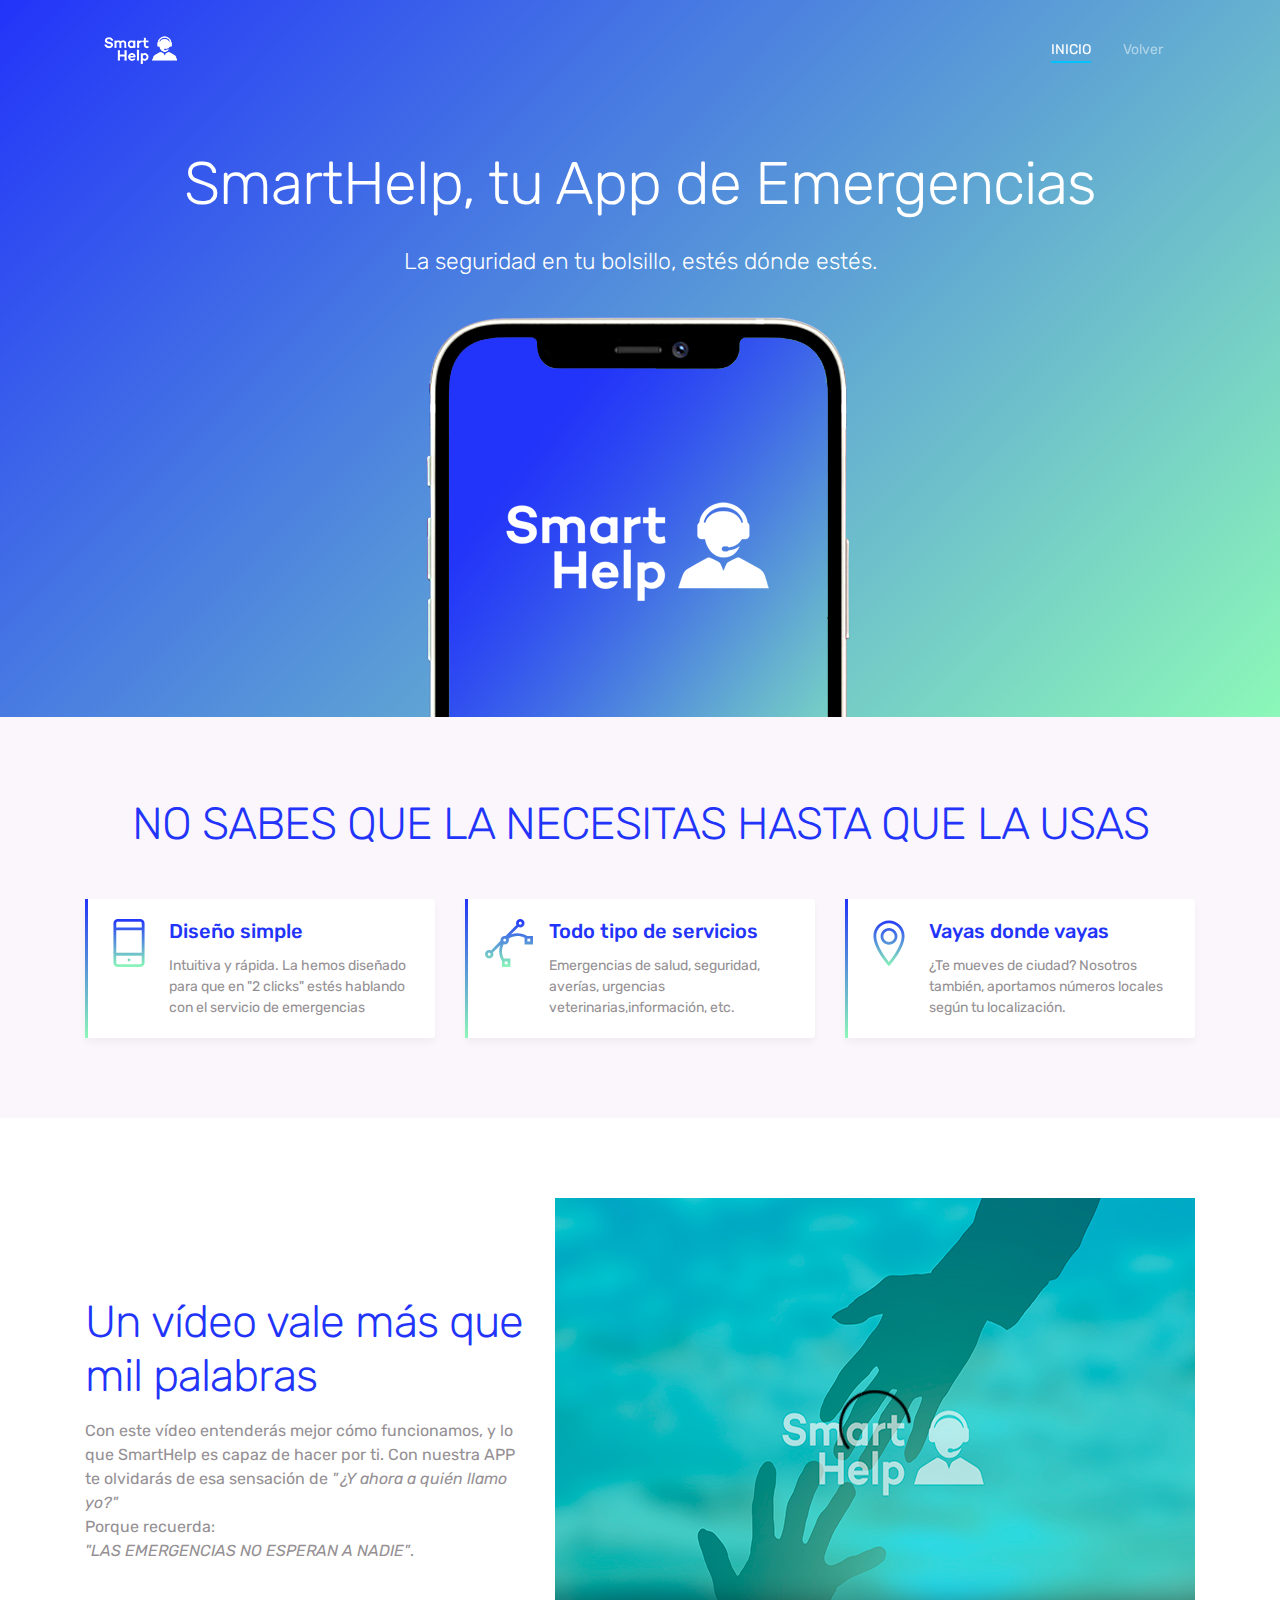
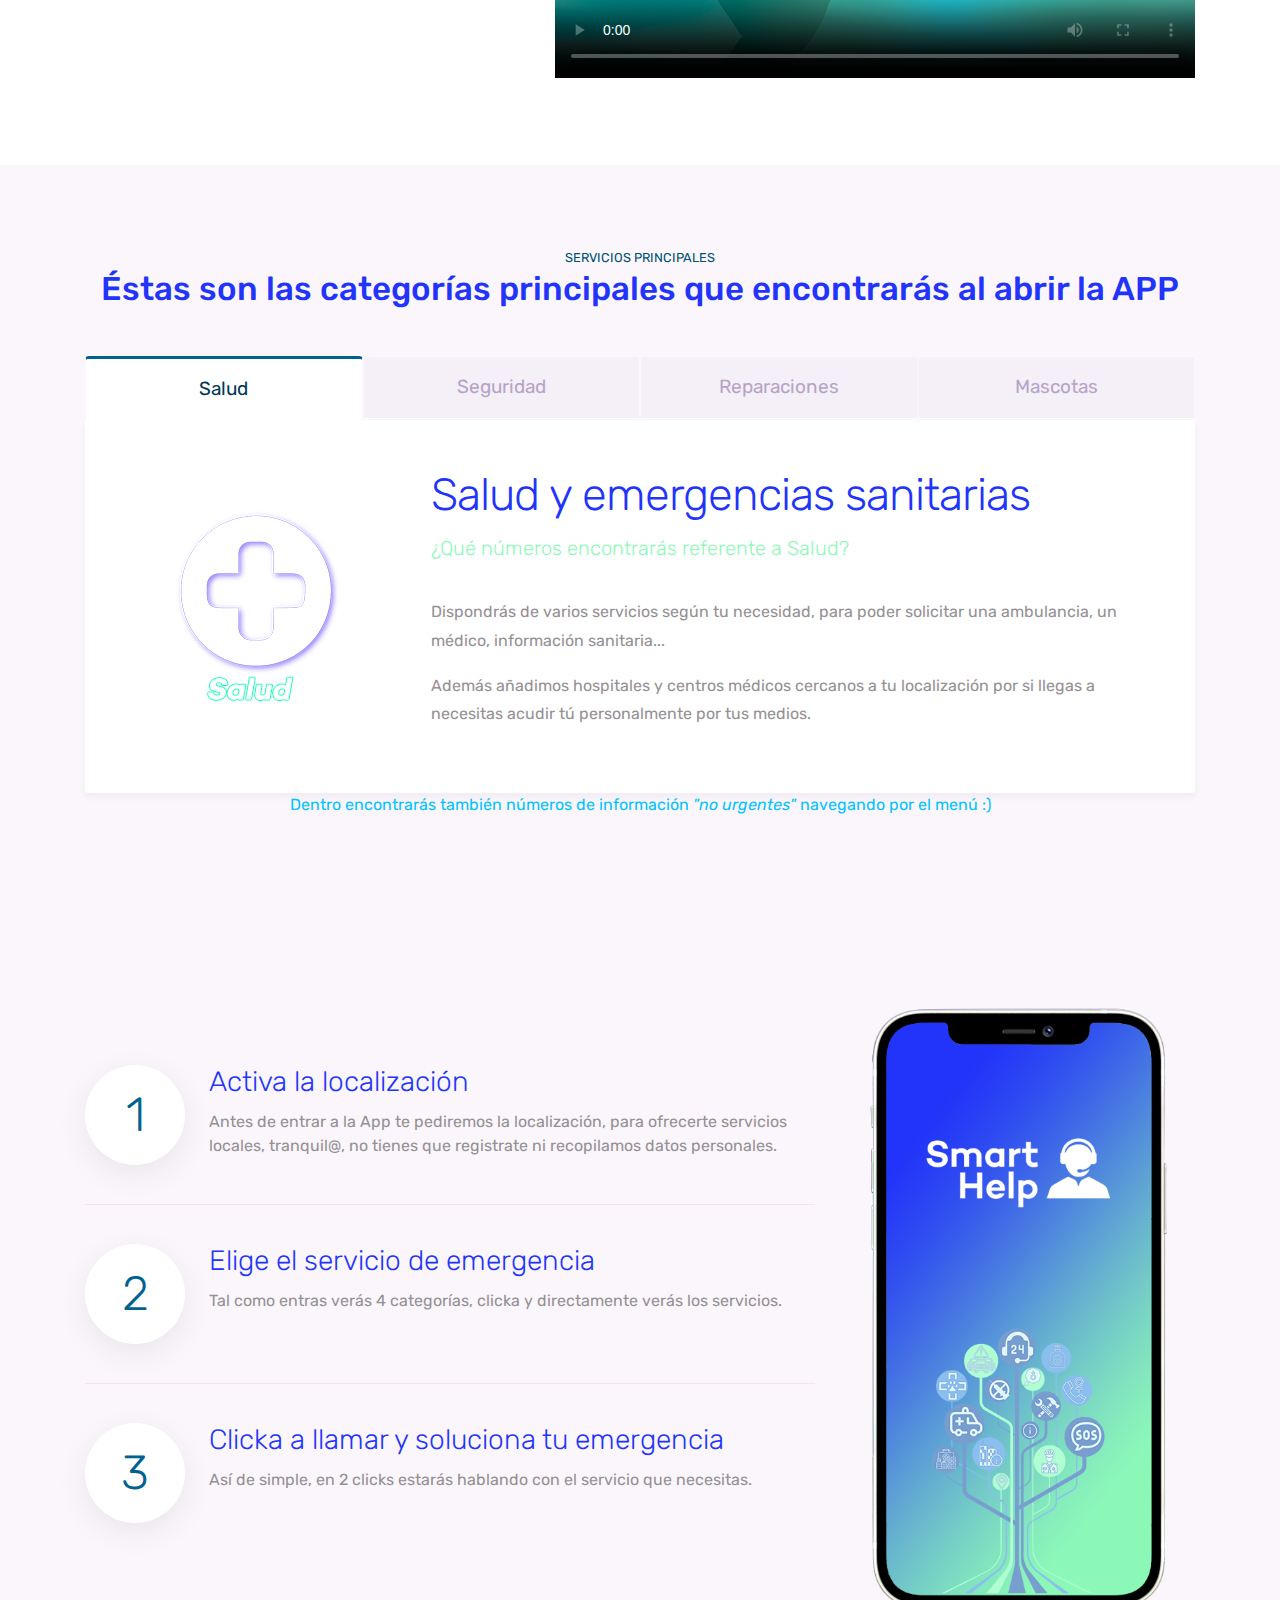
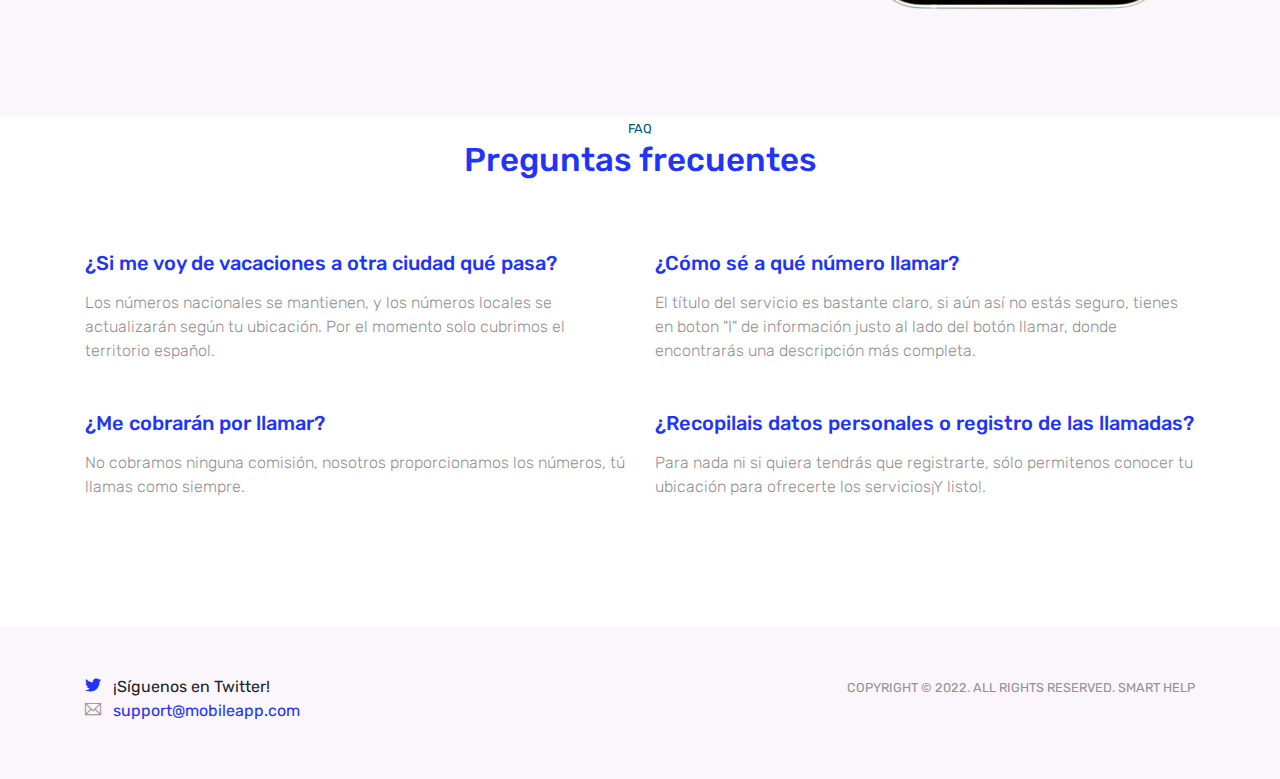
==== Contacto/index.html @ ef7b099f "primera version de app finalizada" ====
<!doctype html>
<html lang="en">
<!--

Page    : index / MobApp
Version : 1.0
Author  : Colorlib
URI     : https://colorlib.com

 -->

<head>
    <title>SmartHelp | Tu APP para emergencias</title>
    <!-- Required meta tags -->
    <meta charset="utf-8">
    <meta name="viewport" content="width=device-width, initial-scale=1, shrink-to-fit=no">
    <meta name="description" content="Mobland - Mobile App Landing Page Template">
    <meta name="keywords" content="HTML5, bootstrap, mobile, app, landing, ios, android, responsive">

    <!-- Font -->
    <link rel="dns-prefetch" href="//fonts.googleapis.com">
    <link href="https://fonts.googleapis.com/css?family=Rubik:300,400,500" rel="stylesheet">

    <!-- Bootstrap CSS -->
    <link rel="stylesheet" href="css/bootstrap.min.css">
    <!-- Themify Icons -->
    <link rel="stylesheet" href="css/themify-icons.css">
    <!-- Owl carousel -->
    <link rel="stylesheet" href="css/owl.carousel.min.css">
    <!-- Main css -->
    <link href="css/style.css" rel="stylesheet">
</head>

<body data-spy="scroll" data-target="#navbar" data-offset="30">

    <!-- Nav Menu -->

    <div class="nav-menu fixed-top">
        <div class="container">
            <div class="row">
                <div class="col-md-12">
                    <nav class="navbar navbar-dark navbar-expand-lg">
                        <a class="navbar-brand" href="index.html"><img src="images/logo.png" class="img-fluid"
                                alt="logo"></a> <button class="navbar-toggler" type="button" data-toggle="collapse"
                            data-target="#navbar" aria-controls="navbar" aria-expanded="false"
                            aria-label="Toggle navigation"> <span class="navbar-toggler-icon"></span> </button>
                        <div class="collapse navbar-collapse" id="navbar">
                            <ul class="navbar-nav ml-auto">
                                <li class="nav-item"> <a class="nav-link active" href="#home">INICIO <span
                                            class="sr-only">(current)</span></a> </li>
                                <li class="nav-item"> <a class="nav-link" href="../PagPrincipal/indexPol.html">Volver</a> </li>
                            </ul>
                        </div>
                    </nav>
                </div>
            </div>
        </div>
    </div>


    <header class="bg-gradient" id="home">
        <div class="container mt-5">
            <h1>SmartHelp, tu App de Emergencias</h1>
            <p class="tagline">La seguridad en tu bolsillo, estés dónde estés. </p>
        </div>
        <div class="img-holder mt-3"><img src="images/iphonex.png" alt="phone" class="img-fluid"></div>
    </header>

    <div class="section light-bg" id="features">


        <div class="container">

            <div class="section-title">
                <h2>NO SABES QUE LA NECESITAS HASTA QUE LA USAS</h2>
            </div>


            <div class="row">
                <div class="col-12 col-lg-4">
                    <div class="card features">
                        <div class="card-body">
                            <div class="media">
                                <span class="ti-mobile gradient-fill ti-3x mr-3"></span>
                                <div class="media-body">
                                    <h4 class="card-title">Diseño simple</h4>
                                    <p class="card-text">Intuitiva y rápida. La hemos diseñado para que en "2 clicks"
                                        estés hablando con el servicio de emergencias</p>
                                </div>
                            </div>
                        </div>
                    </div>
                </div>
                <div class="col-12 col-lg-4">
                    <div class="card features">
                        <div class="card-body">
                            <div class="media">
                                <span class="ti-vector gradient-fill ti-3x mr-3"></span>
                                <div class="media-body">
                                    <h4 class="card-title">Todo tipo de servicios</h4>
                                    <p class="card-text">Emergencias de salud, seguridad, averías, urgencias
                                        veterinarias,información, etc. </p>
                                </div>
                            </div>
                        </div>
                    </div>
                </div>
                <div class="col-12 col-lg-4">
                    <div class="card features">
                        <div class="card-body">
                            <div class="media">
                                <span class="ti-location-pin gradient-fill ti-3x mr-3"></span>
                                <div class="media-body">
                                    <h4 class="card-title">Vayas donde vayas</h4>
                                    <p class="card-text">¿Te mueves de ciudad? Nosotros también, aportamos números
                                        locales según tu localización.</p>
                                </div>
                            </div>
                        </div>
                    </div>
                </div>
            </div>

        </div>



    </div>
    <!-- // end .section -->

    <div class="section">

        <div class="container video">
            <div class="row align-items-center">
                <div class="col">
                    <h2>Un vídeo vale más que mil palabras</h2>
                    <p class="mb-4">Con este vídeo entenderás mejor cómo funcionamos, y lo que SmartHelp es capaz de
                        hacer por ti. Con nuestra APP te olvidarás de esa sensación de <i>"¿Y ahora a quién llamo
                            yo?"</i> <br> Porque recuerda:<br> <i>"LAS EMERGENCIAS NO ESPERAN A
                            NADIE"</i>.</p>
                </div>
                <div class="col"><video width=640 height=480 controls poster="previo.png">
                        <source src="VideoPresentacion.mp4" type="video/mp4">
                    </video></div>
            </div>


        </div>


    </div>

    </div>
    <!-- // end .section -->

    <div class="section light-bg">
        <div class="container">
            <div class="section-title">
                <small>SERVICIOS PRINCIPALES</small>
                <h3>Éstas son las categorías principales que encontrarás al abrir la APP</h3>
            </div>

            <ul class="nav nav-tabs nav-justified" role="tablist">
                <li class="nav-item">
                    <a class="nav-link active" data-toggle="tab" href="#salud">Salud</a>
                </li>
                <li class="nav-item">
                    <a class="nav-link" data-toggle="tab" href="#seguridad">Seguridad</a>
                </li>
                <li class="nav-item">
                    <a class="nav-link" data-toggle="tab" href="#reparaciones">Reparaciones</a>
                </li>
                <li class="nav-item">
                    <a class="nav-link" data-toggle="tab" href="#mascotas">Mascotas</a>
                </li>
            </ul>
            <div class="tab-content">
                <div class="tab-pane fade show active" id="salud">
                    <div class="d-flex flex-column flex-lg-row">
                        <img src="images/salud.png" alt="salud"
                            class="img-fluid rounded align-self-start mr-lg-5 mb-5 mb-lg-0">
                        <div>

                            <h2>Salud y emergencias sanitarias</h2>
                            <p class="lead">¿Qué números encontrarás referente a Salud?
                            </p>
                            <p>Dispondrás de varios servicios según tu necesidad, para poder solicitar una ambulancia, un médico, información sanitaria...
                            </p>
                            <p> Además añadimos hospitales y centros médicos cercanos a tu localización por si llegas a necesitas acudir tú personalmente por tus medios.
                            </p>
                        </div>
                    </div>
                </div>
                <div class="tab-pane fade" id="seguridad">
                    <div class="d-flex flex-column flex-lg-row">
                        <div>
                            <h2>Cuerpos de Seguridad y Salvamento</h2>
                            <p class="lead">Todos los cuerpos de Policía y Bomberos
                            </p>
                            <p>Ofrecemos todos los números de FFCCSS del Estado. A nivel nacional, autónomico y local.
                            </p>
                            <p> Según la localización es posible que en tu zona, la gestión operativa sea de un cuerpo u otro, así que tendrás la posibilidad de llamar a quién gestiona ese tipo de emergencia. Y claro, también te vamos a mostrar las comisarías más cercanas.
                            </p>
                        </div>
                        <img src="images/seguridad.png" alt="graphic"
                            class="img-fluid rounded align-self-start mr-lg-5 mb-5 mb-lg-0">
                    </div>
                </div>
                <div class="tab-pane fade" id="reparaciones">
                    <div class="d-flex flex-column flex-lg-row">
                        <img src="images/reparaciones.png" alt="graphic"
                            class="img-fluid rounded align-self-start mr-lg-5 mb-5 mb-lg-0">
                        <div>
                            <h2>REPARACIONES Y EMERGENCIAS MECÁNICAS</h2>
                            <p class="lead">Asistencia del hogar y de vehículos ¡24H!
                            </p>
                            <p><b>· ¿Un cortocircuito en la instalación eléctrica a altas horas?
                                <br>
                                · ¿Escape de agua que no sabes cómo pararlo?
                                <br>
                                · ¿Se te estropea el coche y lo necesitas urgentemente en horario <i>NO LABORAL</i>?
                                <br>
                                · ¿Te quedas tirado y no te cubre servicio grúa de tu compañia?</b>
                            </p>
                            <p>Todas éstas preguntas, respondidas y solucionadas. Cómo ya deberías saber, ¡Los servicios que ofrecemos són 24H!. Mecánicos, electricistas, fontaneros...etc. Lo que necesites a sólo 2 clicks de solucionarlo.
                            </p>
                        </div>
                    </div>
                </div>
                <div class="tab-pane fade" id="mascotas">
                    <div class="d-flex flex-column flex-lg-row">
                        <div>
                            <h2>SERVICIO PARA NUESTRAS MASCOTAS</h2>
                            <p class="lead">¿A quién llamo si necesito urgentemente un veterinario? ¿Está abierto algún centro?
                            </p>
                            <p>Tanto si necesitas hacer una consulta telefónica urgente, como llevar a tu <i>"mejor amigo"</i> a un hospital, 
                                pondremos a tu servicio el/los veterinarios <b>24H</b> más cercanos a tu ubicación. 
                            </p>
                            <p> Queremos mucho a nuestras mascotas como si fueran nuestros hijos/as, y por eso está bien que sepas a quién llamar o a donde ir en casa de una emergencia, 
                                trabajamos para que en estos momentos tu preocupación sólo sea tu <i>"pequeño"</i> y nada más.
                            </p>
                        </div>
                        <img src="images/mascotas.png" alt="mascotas"
                            class="img-fluid rounded align-self-start mr-lg-5 mb-5 mb-lg-0">
                    </div>

                </div>
            </div>
            <P class="texto">Dentro encontrarás también números de información <i>"no urgentes"</i> navegando por el
                menú :)</P>


        </div>
    </div>
    <!-- // end .section -->

    <div class="section light-bg">

        <div class="container">
            <div class="row">
                <div class="col-md-8 d-flex align-items-center">
                    <ul class="list-unstyled ui-steps">
                        <li class="media">
                            <div class="circle-icon mr-4">1</div>
                            <div class="media-body">
                                <h5>Activa la localización</h5>
                                <p>Antes de entrar a la App te pediremos la localización, para ofrecerte servicios
                                    locales, tranquil@, no tienes que registrate ni recopilamos datos personales.</p>
                            </div>
                        </li>
                        <li class="media my-4">
                            <div class="circle-icon mr-4">2</div>
                            <div class="media-body">
                                <h5>Elige el servicio de emergencia</h5>
                                <p>Tal como entras verás 4 categorías, clicka y directamente verás los servicios.</p>
                            </div>
                        </li>
                        <li class="media">
                            <div class="circle-icon mr-4">3</div>
                            <div class="media-body">
                                <h5>Clicka a llamar y soluciona tu emergencia</h5>
                                <p>Así de simple, en 2 clicks estarás hablando con el servicio que necesitas.</p>
                            </div>
                        </li>
                    </ul>
                </div>
                <div class="col-md-4">
                    <img src="images/iphonex.png" alt="iphone" class="img-fluid">
                </div>

            </div>

        </div>

    </div>
    <!-- // end .section -->
    <!-- // end .section -->

    <div class="section pt-0">
        <div class="container">
            <div class="section-title">
                <small>FAQ</small>
                <h3>Preguntas frecuentes</h3>
            </div>

            <div class="row pt-4">
                <div class="col-md-6">
                    <h4 class="mb-3">¿Si me voy de vacaciones a otra ciudad qué pasa?</h4>
                    <p class="light-font mb-5">Los números nacionales se mantienen, y los números locales se
                        actualizarán según tu ubicación. Por el momento solo cubrimos el territorio español. </p>
                    <h4 class="mb-3">¿Me cobrarán por llamar?</h4>
                    <p class="light-font mb-5">No cobramos ninguna comisión, nosotros proporcionamos los números, tú
                        llamas como siempre.</p>

                </div>
                <div class="col-md-6">
                    <h4 class="mb-3">¿Cómo sé a qué número llamar?</h4>
                    <p class="light-font mb-5">El título del servicio es bastante claro, si aún así no estás seguro,
                        tienes en boton "I" de información justo al lado del botón llamar, donde encontrarás una
                        descripción más completa. </p>
                    <h4 class="mb-3">¿Recopilais datos personales o registro de las llamadas?</h4>
                    <p class="light-font mb-5">Para nada ni si quiera tendrás que registrarte, sólo permitenos conocer
                        tu ubicación para ofrecerte los servicios¡Y listo!. </p>

                </div>
            </div>
        </div>

    </div>
    <!-- // end .section -->
    <!-- // end .section -->

    <div class="light-bg py-5" id="contact">
        <div class="container">
            <div class="row">
                <div class="col-lg-6 text-center text-lg-left">
                   <div><a href="#"><span class="ti-twitter-alt" style="color:#2234f9"></span></a> &nbsp ¡Síguenos en Twitter!</div> 
                    <div class=" d-block d-sm-inline-block">
                        <p class="mb-2">
                            <span class="ti-email mr-2"></span> <a class="mr-4" href="mailto:support@mobileapp.com"
                                style="color:#2234f9">support@mobileapp.com</a>
                        </p>
                    </div>


                </div>
                <div class="col-lg-6">
                    <div class="social-icons">
                        <!-- <a href="#"><span class="ti-facebook"></span></a> -->
                        <p class="mb-2"><small>COPYRIGHT © 2022. ALL RIGHTS RESERVED. SMART HELP</small></p>
                        
                        <!-- <a href="#"><span class="ti-instagram"></span></a> -->
                    </div>
                </div>
            </div>

        </div>

    </div>
    <!-- // end .section -->
  
    <!-- jQuery and Bootstrap -->
    <script src="js/jquery-3.2.1.min.js"></script>
    <script src="js/bootstrap.bundle.min.js"></script>
    <!-- Plugins JS -->
    <script src="js/owl.carousel.min.js"></script>
    <!-- Custom JS -->
    <script src="js/script.js"></script>

</body>

</html>
---- Contacto/css/themify-icons.css ----
@font-face {
    font-family: 'themify';
    src: url('../fonts/themify.eot?-fvbane');
    src: url('../fonts/themify.eot?#iefix-fvbane') format('embedded-opentype'), url('../fonts/themify.woff?-fvbane') format('woff'), url('../fonts/themify.ttf?-fvbane') format('truetype'), url('../fonts/themify.svg?-fvbane#themify') format('svg');
    font-weight: normal;
    font-style: normal;
}

[class^="ti-"],
[class*=" ti-"] {
    font-family: 'themify';
    speak: none;
    font-style: normal;
    font-weight: normal;
    font-variant: normal;
    text-transform: none;
    line-height: 1;
    /* Better Font Rendering =========== */
    -webkit-font-smoothing: antialiased;
    -moz-osx-font-smoothing: grayscale;
}

.ti-wand:before {
    content: "\e600";
}

.ti-volume:before {
    content: "\e601";
}

.ti-user:before {
    content: "\e602";
}

.ti-unlock:before {
    content: "\e603";
}

.ti-unlink:before {
    content: "\e604";
}

.ti-trash:before {
    content: "\e605";
}

.ti-thought:before {
    content: "\e606";
}

.ti-target:before {
    content: "\e607";
}

.ti-tag:before {
    content: "\e608";
}

.ti-tablet:before {
    content: "\e609";
}

.ti-star:before {
    content: "\e60a";
}

.ti-spray:before {
    content: "\e60b";
}

.ti-signal:before {
    content: "\e60c";
}

.ti-shopping-cart:before {
    content: "\e60d";
}

.ti-shopping-cart-full:before {
    content: "\e60e";
}

.ti-settings:before {
    content: "\e60f";
}

.ti-search:before {
    content: "\e610";
}

.ti-zoom-in:before {
    content: "\e611";
}

.ti-zoom-out:before {
    content: "\e612";
}

.ti-cut:before {
    content: "\e613";
}

.ti-ruler:before {
    content: "\e614";
}

.ti-ruler-pencil:before {
    content: "\e615";
}

.ti-ruler-alt:before {
    content: "\e616";
}

.ti-bookmark:before {
    content: "\e617";
}

.ti-bookmark-alt:before {
    content: "\e618";
}

.ti-reload:before {
    content: "\e619";
}

.ti-plus:before {
    content: "\e61a";
}

.ti-pin:before {
    content: "\e61b";
}

.ti-pencil:before {
    content: "\e61c";
}

.ti-pencil-alt:before {
    content: "\e61d";
}

.ti-paint-roller:before {
    content: "\e61e";
}

.ti-paint-bucket:before {
    content: "\e61f";
}

.ti-na:before {
    content: "\e620";
}

.ti-mobile:before {
    content: "\e621";
}

.ti-minus:before {
    content: "\e622";
}

.ti-medall:before {
    content: "\e623";
}

.ti-medall-alt:before {
    content: "\e624";
}

.ti-marker:before {
    content: "\e625";
}

.ti-marker-alt:before {
    content: "\e626";
}

.ti-arrow-up:before {
    content: "\e627";
}

.ti-arrow-right:before {
    content: "\e628";
}

.ti-arrow-left:before {
    content: "\e629";
}

.ti-arrow-down:before {
    content: "\e62a";
}

.ti-lock:before {
    content: "\e62b";
}

.ti-location-arrow:before {
    content: "\e62c";
}

.ti-link:before {
    content: "\e62d";
}

.ti-layout:before {
    content: "\e62e";
}

.ti-layers:before {
    content: "\e62f";
}

.ti-layers-alt:before {
    content: "\e630";
}

.ti-key:before {
    content: "\e631";
}

.ti-import:before {
    content: "\e632";
}

.ti-image:before {
    content: "\e633";
}

.ti-heart:before {
    content: "\e634";
}

.ti-heart-broken:before {
    content: "\e635";
}

.ti-hand-stop:before {
    content: "\e636";
}

.ti-hand-open:before {
    content: "\e637";
}

.ti-hand-drag:before {
    content: "\e638";
}

.ti-folder:before {
    content: "\e639";
}

.ti-flag:before {
    content: "\e63a";
}

.ti-flag-alt:before {
    content: "\e63b";
}

.ti-flag-alt-2:before {
    content: "\e63c";
}

.ti-eye:before {
    content: "\e63d";
}

.ti-export:before {
    content: "\e63e";
}

.ti-exchange-vertical:before {
    content: "\e63f";
}

.ti-desktop:before {
    content: "\e640";
}

.ti-cup:before {
    content: "\e641";
}

.ti-crown:before {
    content: "\e642";
}

.ti-comments:before {
    content: "\e643";
}

.ti-comment:before {
    content: "\e644";
}

.ti-comment-alt:before {
    content: "\e645";
}

.ti-close:before {
    content: "\e646";
}

.ti-clip:before {
    content: "\e647";
}

.ti-angle-up:before {
    content: "\e648";
}

.ti-angle-right:before {
    content: "\e649";
}

.ti-angle-left:before {
    content: "\e64a";
}

.ti-angle-down:before {
    content: "\e64b";
}

.ti-check:before {
    content: "\e64c";
}

.ti-check-box:before {
    content: "\e64d";
}

.ti-camera:before {
    content: "\e64e";
}

.ti-announcement:before {
    content: "\e64f";
}

.ti-brush:before {
    content: "\e650";
}

.ti-briefcase:before {
    content: "\e651";
}

.ti-bolt:before {
    content: "\e652";
}

.ti-bolt-alt:before {
    content: "\e653";
}

.ti-blackboard:before {
    content: "\e654";
}

.ti-bag:before {
    content: "\e655";
}

.ti-move:before {
    content: "\e656";
}

.ti-arrows-vertical:before {
    content: "\e657";
}

.ti-arrows-horizontal:before {
    content: "\e658";
}

.ti-fullscreen:before {
    content: "\e659";
}

.ti-arrow-top-right:before {
    content: "\e65a";
}

.ti-arrow-top-left:before {
    content: "\e65b";
}

.ti-arrow-circle-up:before {
    content: "\e65c";
}

.ti-arrow-circle-right:before {
    content: "\e65d";
}

.ti-arrow-circle-left:before {
    content: "\e65e";
}

.ti-arrow-circle-down:before {
    content: "\e65f";
}

.ti-angle-double-up:before {
    content: "\e660";
}

.ti-angle-double-right:before {
    content: "\e661";
}

.ti-angle-double-left:before {
    content: "\e662";
}

.ti-angle-double-down:before {
    content: "\e663";
}

.ti-zip:before {
    content: "\e664";
}

.ti-world:before {
    content: "\e665";
}

.ti-wheelchair:before {
    content: "\e666";
}

.ti-view-list:before {
    content: "\e667";
}

.ti-view-list-alt:before {
    content: "\e668";
}

.ti-view-grid:before {
    content: "\e669";
}

.ti-uppercase:before {
    content: "\e66a";
}

.ti-upload:before {
    content: "\e66b";
}

.ti-underline:before {
    content: "\e66c";
}

.ti-truck:before {
    content: "\e66d";
}

.ti-timer:before {
    content: "\e66e";
}

.ti-ticket:before {
    content: "\e66f";
}

.ti-thumb-up:before {
    content: "\e670";
}

.ti-thumb-down:before {
    content: "\e671";
}

.ti-text:before {
    content: "\e672";
}

.ti-stats-up:before {
    content: "\e673";
}

.ti-stats-down:before {
    content: "\e674";
}

.ti-split-v:before {
    content: "\e675";
}

.ti-split-h:before {
    content: "\e676";
}

.ti-smallcap:before {
    content: "\e677";
}

.ti-shine:before {
    content: "\e678";
}

.ti-shift-right:before {
    content: "\e679";
}

.ti-shift-left:before {
    content: "\e67a";
}

.ti-shield:before {
    content: "\e67b";
}

.ti-notepad:before {
    content: "\e67c";
}

.ti-server:before {
    content: "\e67d";
}

.ti-quote-right:before {
    content: "\e67e";
}

.ti-quote-left:before {
    content: "\e67f";
}

.ti-pulse:before {
    content: "\e680";
}

.ti-printer:before {
    content: "\e681";
}

.ti-power-off:before {
    content: "\e682";
}

.ti-plug:before {
    content: "\e683";
}

.ti-pie-chart:before {
    content: "\e684";
}

.ti-paragraph:before {
    content: "\e685";
}

.ti-panel:before {
    content: "\e686";
}

.ti-package:before {
    content: "\e687";
}

.ti-music:before {
    content: "\e688";
}

.ti-music-alt:before {
    content: "\e689";
}

.ti-mouse:before {
    content: "\e68a";
}

.ti-mouse-alt:before {
    content: "\e68b";
}

.ti-money:before {
    content: "\e68c";
}

.ti-microphone:before {
    content: "\e68d";
}

.ti-menu:before {
    content: "\e68e";
}

.ti-menu-alt:before {
    content: "\e68f";
}

.ti-map:before {
    content: "\e690";
}

.ti-map-alt:before {
    content: "\e691";
}

.ti-loop:before {
    content: "\e692";
}

.ti-location-pin:before {
    content: "\e693";
}

.ti-list:before {
    content: "\e694";
}

.ti-light-bulb:before {
    content: "\e695";
}

.ti-Italic:before {
    content: "\e696";
}

.ti-info:before {
    content: "\e697";
}

.ti-infinite:before {
    content: "\e698";
}

.ti-id-badge:before {
    content: "\e699";
}

.ti-hummer:before {
    content: "\e69a";
}

.ti-home:before {
    content: "\e69b";
}

.ti-help:before {
    content: "\e69c";
}

.ti-headphone:before {
    content: "\e69d";
}

.ti-harddrives:before {
    content: "\e69e";
}

.ti-harddrive:before {
    content: "\e69f";
}

.ti-gift:before {
    content: "\e6a0";
}

.ti-game:before {
    content: "\e6a1";
}

.ti-filter:before {
    content: "\e6a2";
}

.ti-files:before {
    content: "\e6a3";
}

.ti-file:before {
    content: "\e6a4";
}

.ti-eraser:before {
    content: "\e6a5";
}

.ti-envelope:before {
    content: "\e6a6";
}

.ti-download:before {
    content: "\e6a7";
}

.ti-direction:before {
    content: "\e6a8";
}

.ti-direction-alt:before {
    content: "\e6a9";
}

.ti-dashboard:before {
    content: "\e6aa";
}

.ti-control-stop:before {
    content: "\e6ab";
}

.ti-control-shuffle:before {
    content: "\e6ac";
}

.ti-control-play:before {
    content: "\e6ad";
}

.ti-control-pause:before {
    content: "\e6ae";
}

.ti-control-forward:before {
    content: "\e6af";
}

.ti-control-backward:before {
    content: "\e6b0";
}

.ti-cloud:before {
    content: "\e6b1";
}

.ti-cloud-up:before {
    content: "\e6b2";
}

.ti-cloud-down:before {
    content: "\e6b3";
}

.ti-clipboard:before {
    content: "\e6b4";
}

.ti-car:before {
    content: "\e6b5";
}

.ti-calendar:before {
    content: "\e6b6";
}

.ti-book:before {
    content: "\e6b7";
}

.ti-bell:before {
    content: "\e6b8";
}

.ti-basketball:before {
    content: "\e6b9";
}

.ti-bar-chart:before {
    content: "\e6ba";
}

.ti-bar-chart-alt:before {
    content: "\e6bb";
}

.ti-back-right:before {
    content: "\e6bc";
}

.ti-back-left:before {
    content: "\e6bd";
}

.ti-arrows-corner:before {
    content: "\e6be";
}

.ti-archive:before {
    content: "\e6bf";
}

.ti-anchor:before {
    content: "\e6c0";
}

.ti-align-right:before {
    content: "\e6c1";
}

.ti-align-left:before {
    content: "\e6c2";
}

.ti-align-justify:before {
    content: "\e6c3";
}

.ti-align-center:before {
    content: "\e6c4";
}

.ti-alert:before {
    content: "\e6c5";
}

.ti-alarm-clock:before {
    content: "\e6c6";
}

.ti-agenda:before {
    content: "\e6c7";
}

.ti-write:before {
    content: "\e6c8";
}

.ti-window:before {
    content: "\e6c9";
}

.ti-widgetized:before {
    content: "\e6ca";
}

.ti-widget:before {
    content: "\e6cb";
}

.ti-widget-alt:before {
    content: "\e6cc";
}

.ti-wallet:before {
    content: "\e6cd";
}

.ti-video-clapper:before {
    content: "\e6ce";
}

.ti-video-camera:before {
    content: "\e6cf";
}

.ti-vector:before {
    content: "\e6d0";
}

.ti-themify-logo:before {
    content: "\e6d1";
}

.ti-themify-favicon:before {
    content: "\e6d2";
}

.ti-themify-favicon-alt:before {
    content: "\e6d3";
}

.ti-support:before {
    content: "\e6d4";
}

.ti-stamp:before {
    content: "\e6d5";
}

.ti-split-v-alt:before {
    content: "\e6d6";
}

.ti-slice:before {
    content: "\e6d7";
}

.ti-shortcode:before {
    content: "\e6d8";
}

.ti-shift-right-alt:before {
    content: "\e6d9";
}

.ti-shift-left-alt:before {
    content: "\e6da";
}

.ti-ruler-alt-2:before {
    content: "\e6db";
}

.ti-receipt:before {
    content: "\e6dc";
}

.ti-pin2:before {
    content: "\e6dd";
}

.ti-pin-alt:before {
    content: "\e6de";
}

.ti-pencil-alt2:before {
    content: "\e6df";
}

.ti-palette:before {
    content: "\e6e0";
}

.ti-more:before {
    content: "\e6e1";
}

.ti-more-alt:before {
    content: "\e6e2";
}

.ti-microphone-alt:before {
    content: "\e6e3";
}

.ti-magnet:before {
    content: "\e6e4";
}

.ti-line-double:before {
    content: "\e6e5";
}

.ti-line-dotted:before {
    content: "\e6e6";
}

.ti-line-dashed:before {
    content: "\e6e7";
}

.ti-layout-width-full:before {
    content: "\e6e8";
}

.ti-layout-width-default:before {
    content: "\e6e9";
}

.ti-layout-width-default-alt:before {
    content: "\e6ea";
}

.ti-layout-tab:before {
    content: "\e6eb";
}

.ti-layout-tab-window:before {
    content: "\e6ec";
}

.ti-layout-tab-v:before {
    content: "\e6ed";
}

.ti-layout-tab-min:before {
    content: "\e6ee";
}

.ti-layout-slider:before {
    content: "\e6ef";
}

.ti-layout-slider-alt:before {
    content: "\e6f0";
}

.ti-layout-sidebar-right:before {
    content: "\e6f1";
}

.ti-layout-sidebar-none:before {
    content: "\e6f2";
}

.ti-layout-sidebar-left:before {
    content: "\e6f3";
}

.ti-layout-placeholder:before {
    content: "\e6f4";
}

.ti-layout-menu:before {
    content: "\e6f5";
}

.ti-layout-menu-v:before {
    content: "\e6f6";
}

.ti-layout-menu-separated:before {
    content: "\e6f7";
}

.ti-layout-menu-full:before {
    content: "\e6f8";
}

.ti-layout-media-right-alt:before {
    content: "\e6f9";
}

.ti-layout-media-right:before {
    content: "\e6fa";
}

.ti-layout-media-overlay:before {
    content: "\e6fb";
}

.ti-layout-media-overlay-alt:before {
    content: "\e6fc";
}

.ti-layout-media-overlay-alt-2:before {
    content: "\e6fd";
}

.ti-layout-media-left-alt:before {
    content: "\e6fe";
}

.ti-layout-media-left:before {
    content: "\e6ff";
}

.ti-layout-media-center-alt:before {
    content: "\e700";
}

.ti-layout-media-center:before {
    content: "\e701";
}

.ti-layout-list-thumb:before {
    content: "\e702";
}

.ti-layout-list-thumb-alt:before {
    content: "\e703";
}

.ti-layout-list-post:before {
    content: "\e704";
}

.ti-layout-list-large-image:before {
    content: "\e705";
}

.ti-layout-line-solid:before {
    content: "\e706";
}

.ti-layout-grid4:before {
    content: "\e707";
}

.ti-layout-grid3:before {
    content: "\e708";
}

.ti-layout-grid2:before {
    content: "\e709";
}

.ti-layout-grid2-thumb:before {
    content: "\e70a";
}

.ti-layout-cta-right:before {
    content: "\e70b";
}

.ti-layout-cta-left:before {
    content: "\e70c";
}

.ti-layout-cta-center:before {
    content: "\e70d";
}

.ti-layout-cta-btn-right:before {
    content: "\e70e";
}

.ti-layout-cta-btn-left:before {
    content: "\e70f";
}

.ti-layout-column4:before {
    content: "\e710";
}

.ti-layout-column3:before {
    content: "\e711";
}

.ti-layout-column2:before {
    content: "\e712";
}

.ti-layout-accordion-separated:before {
    content: "\e713";
}

.ti-layout-accordion-merged:before {
    content: "\e714";
}

.ti-layout-accordion-list:before {
    content: "\e715";
}

.ti-ink-pen:before {
    content: "\e716";
}

.ti-info-alt:before {
    content: "\e717";
}

.ti-help-alt:before {
    content: "\e718";
}

.ti-headphone-alt:before {
    content: "\e719";
}

.ti-hand-point-up:before {
    content: "\e71a";
}

.ti-hand-point-right:before {
    content: "\e71b";
}

.ti-hand-point-left:before {
    content: "\e71c";
}

.ti-hand-point-down:before {
    content: "\e71d";
}

.ti-gallery:before {
    content: "\e71e";
}

.ti-face-smile:before {
    content: "\e71f";
}

.ti-face-sad:before {
    content: "\e720";
}

.ti-credit-card:before {
    content: "\e721";
}

.ti-control-skip-forward:before {
    content: "\e722";
}

.ti-control-skip-backward:before {
    content: "\e723";
}

.ti-control-record:before {
    content: "\e724";
}

.ti-control-eject:before {
    content: "\e725";
}

.ti-comments-smiley:before {
    content: "\e726";
}

.ti-brush-alt:before {
    content: "\e727";
}

.ti-youtube:before {
    content: "\e728";
}

.ti-vimeo:before {
    content: "\e729";
}

.ti-twitter:before {
    content: "\e72a";
}

.ti-time:before {
    content: "\e72b";
}

.ti-tumblr:before {
    content: "\e72c";
}

.ti-skype:before {
    content: "\e72d";
}

.ti-share:before {
    content: "\e72e";
}

.ti-share-alt:before {
    content: "\e72f";
}

.ti-rocket:before {
    content: "\e730";
}

.ti-pinterest:before {
    content: "\e731";
}

.ti-new-window:before {
    content: "\e732";
}

.ti-microsoft:before {
    content: "\e733";
}

.ti-list-ol:before {
    content: "\e734";
}

.ti-linkedin:before {
    content: "\e735";
}

.ti-layout-sidebar-2:before {
    content: "\e736";
}

.ti-layout-grid4-alt:before {
    content: "\e737";
}

.ti-layout-grid3-alt:before {
    content: "\e738";
}

.ti-layout-grid2-alt:before {
    content: "\e739";
}

.ti-layout-column4-alt:before {
    content: "\e73a";
}

.ti-layout-column3-alt:before {
    content: "\e73b";
}

.ti-layout-column2-alt:before {
    content: "\e73c";
}

.ti-instagram:before {
    content: "\e73d";
}

.ti-google:before {
    content: "\e73e";
}

.ti-github:before {
    content: "\e73f";
}

.ti-flickr:before {
    content: "\e740";
}

.ti-facebook:before {
    content: "\e741";
}

.ti-dropbox:before {
    content: "\e742";
}

.ti-dribbble:before {
    content: "\e743";
}

.ti-apple:before {
    content: "\e744";
}

.ti-android:before {
    content: "\e745";
}

.ti-save:before {
    content: "\e746";
}

.ti-save-alt:before {
    content: "\e747";
}

.ti-yahoo:before {
    content: "\e748";
}

.ti-wordpress:before {
    content: "\e749";
}

.ti-vimeo-alt:before {
    content: "\e74a";
}

.ti-twitter-alt:before {
    content: "\e74b";
}

.ti-tumblr-alt:before {
    content: "\e74c";
}

.ti-trello:before {
    content: "\e74d";
}

.ti-stack-overflow:before {
    content: "\e74e";
}

.ti-soundcloud:before {
    content: "\e74f";
}

.ti-sharethis:before {
    content: "\e750";
}

.ti-sharethis-alt:before {
    content: "\e751";
}

.ti-reddit:before {
    content: "\e752";
}

.ti-pinterest-alt:before {
    content: "\e753";
}

.ti-microsoft-alt:before {
    content: "\e754";
}

.ti-linux:before {
    content: "\e755";
}

.ti-jsfiddle:before {
    content: "\e756";
}

.ti-joomla:before {
    content: "\e757";
}

.ti-html5:before {
    content: "\e758";
}

.ti-flickr-alt:before {
    content: "\e759";
}

.ti-email:before {
    content: "\e75a";
}

.ti-drupal:before {
    content: "\e75b";
}

.ti-dropbox-alt:before {
    content: "\e75c";
}

.ti-css3:before {
    content: "\e75d";
}

.ti-rss:before {
    content: "\e75e";
}

.ti-rss-alt:before {
    content: "\e75f";
}

.ti-lg {
    font-size: 1.33333333em;
    line-height: 0.75em;
    vertical-align: -15%;
}

.ti-2x {
    font-size: 2em;
}

.ti-3x {
    font-size: 3em;
}

.ti-4x {
    font-size: 4em;
}

.ti-5x {
    font-size: 5em;
}
---- Contacto/css/style.css ----
@charset "UTF-8";
body {
    font-family: 'Rubik', sans-serif;
    position: relative;
}

a {
    color: #8cf8b8;
}

a:hover,
a:focus {
    color: #8cf8b8;
}

h1 {
    font-size: 60px;
    font-weight: 300;
    letter-spacing: -1px;
    margin-bottom: 1.5rem;
}

h2 {
    font-size: 45px;
    font-weight: 300;
    color: #2234f9;
    letter-spacing: -1px;
    margin-bottom: 1rem;
}

h3 {
    color: #2234f9;
    font-size: 33px;
    font-weight: 500;
}

h4 {
    font-size: 20px;
    font-weight: 500;
    color: #2234f9;
}

h5 {
    font-size: 28px;
    font-weight: 300;
    color: #2234f9;
    margin-bottom: 0.7rem;
}

p {
    color: #959094;
}

p.lead {
    color: #8cf8b8;
    margin-bottom: 2rem;
}

.text-primary {
    color: #8cf8b8 !important;
}

.light-font {
    font-weight: 300;
}

.btn {
    font-size: 12px;
    font-weight: 400;
    text-transform: uppercase;
    padding: 0.375rem 1.35rem;
    transition: all 0.3s ease;
}

.btn-outline-light:hover {
    color: #2234f9;
}

.btn-primary {
    border-radius: 3px;
    background-image: -moz-linear-gradient( 122deg, #2234f9 0%, #8cf8b8 100%);
    background-image: -webkit-linear-gradient( 122deg, #2234f9 0%, #8cf8b8 100%);
    background-image: -ms-linear-gradient( 122deg, #2234f9 0%, #8cf8b8 100%);
    background-image: linear-gradient( 122deg, #2234f9 0%, #8cf8b8 100%);
    box-shadow: 0px 9px 32px 0px rgba(0, 0, 0, 0.2);
    font-weight: 500;
    padding: 0.6rem 2rem;
    border: 0;
}

.btn-primary:hover,
.btn-primary:focus,
.btn-primary:active,
.btn-primary:not([disabled]):not(.disabled).active,
.btn-primary:not([disabled]):not(.disabled):active,
.show>.btn-primary.dropdown-toggle {
    background-image: linear-gradient( 122deg, #8cf8b8 0%, #2234f9 100%);
    box-shadow: 0px 9px 32px 0px rgba(0, 0, 0, 0.3);
    color: #FFF;
}

.btn-light {
    border-radius: 3px;
    background: #FFF;
    box-shadow: 0px 9px 32px 0px rgba(0, 0, 0, 0.26);
    font-size: 14px;
    font-weight: 500;
    color: #005075;
    margin: 0.5rem;
    padding: 0.7rem 1.6rem;
    line-height: 1.8;
}

.btn-group-lg>.btn,
.btn-lg {
    padding: 0.7rem 1rem;
    font-size: 15px;
}

.light-bg {
    background-color: #faf6fb;
}

.section {
    padding: 80px 0;
}

.section-title {
    text-align: center;
    margin-bottom: 3rem;
}

.section-title small {
    color: #005075;
}

@media (max-width:767px) {
    h1 {
        font-size: 40px;
    }
    h2 {
        font-size: 30px;
    }
}


/* NAVBAR
----------------------*/

.nav-menu {
    padding: 1rem 0;
    transition: all 0.3s ease;
}

.nav-menu.is-scrolling,
.nav-menu.menu-is-open {
    background-color: rgb(74, 13, 143);
    background: -moz-linear-gradient(135deg, #2234f9 0%, #8cf8b8 100%);
    background: -webkit-linear-gradient(135deg, #2234f9 0%, #8cf8b8 100%);
    background: linear-gradient(135deg, #2234f9 0%, #8cf8b8 100%);
    -webkit-box-shadow: 0px 5px 23px 0px rgba(0, 0, 0, 0.1);
    -moz-box-shadow: 0px 5px 23px 0px rgba(0, 0, 0, 0.1);
    box-shadow: 0px 5px 23px 0px rgba(0, 0, 0, 0.1);
}

.nav-menu.is-scrolling {
    padding: 0;
}

.navbar-nav .nav-link {
    position: relative;
}

@media (min-width: 992px) {
    .navbar-expand-lg .navbar-nav .nav-link {
        padding-right: 1rem;
        padding-left: 1rem;
        font-size: 14px;
    }
    .navbar-nav>.nav-item>.nav-link.active:after {
        content: "";
        border-bottom: 2px solid #00c3ff;
        left: 1rem;
        right: 1rem;
        bottom: 5px;
        height: 1px;
        position: absolute;
    }
}

@media (max-width:991px) {
    .navbar-nav.is-scrolling {
        padding-bottom: 1rem;
    }
    .navbar-nav .nav-item {
        text-align: center;
    }
}


/* HERO
----------------------*/

header {
    padding: 100px 0 0;
    text-align: center;
    color: #FFF;
}

.bg-gradient {
    background-image: -moz-linear-gradient( 135deg, #2234f9 0%, #8cf8b8 100%);
    background-image: -webkit-linear-gradient( 135deg, #2234f9 0%, #8cf8b8 100%);
    background-image: -ms-linear-gradient( 135deg, #2234f9 0%, #8cf8b8 100%);
    background-image: linear-gradient( 135deg, #2234f9 0%, #8cf8b8 100%);
}

.tagline {
    font-size: 23px;
    font-weight: 300;
    color: #ffffff;
    max-width: 800px;
    margin: 0 auto;
}

.img-holder {
    height: 0;
    padding-bottom: 33%;
    overflow: hidden;
}

@media (max-width:1200px) {
    .img-holder {
        padding-bottom: 50%;
    }
}

@media (max-width:767px) {
    .tagline {
        font-size: 17px;
    }
    .img-holder {
        padding-bottom: 100%;
    }
}


/* FEATURES
----------------------*/

.gradient-fill:before {
    color: #8cf8b8;
    background: -moz-linear-gradient(top, #2234f9 0%, #8cf8b8 100%);
    background: -webkit-linear-gradient(top, #2234f9 0%, #8cf8b8 100%);
    background: linear-gradient(to bottom, #2234f9 0%, #8cf8b8 100%);
    -webkit-background-clip: text;
    background-clip: text;
    -webkit-text-fill-color: transparent;
}

.card.features {
    border: 0;
    border-radius: 3px;
    box-shadow: 0px 5px 7px 0px rgba(0, 0, 0, 0.04);
    transition: all 0.3s ease;
}

@media (max-width:991px) {
    .card.features {
        margin-bottom: 2rem;
    }
    [class^="col-"]:last-child .card.features {
        margin-bottom: 0;
    }
}

.card.features:before {
    content: "";
    position: absolute;
    width: 3px;
    color: #8cf8b8;
    background: -moz-linear-gradient(top, #2234f9 0%, #8cf8b8 100%);
    background: -webkit-linear-gradient(top, #2234f9 0%, #8cf8b8 100%);
    background: linear-gradient(to bottom, #2234f9 0%, #8cf8b8 100%);
    top: 0;
    bottom: 0;
    left: 0;
}

.card-text {
    font-size: 14px;
}

.card.features:hover {
    transform: translateY(-3px);
    -moz-box-shadow: 0px 5px 30px 0px rgba(0, 0, 0, 0.08);
    -webkit-box-shadow: 0px 5px 30px 0px rgba(0, 0, 0, 0.08);
    box-shadow: 0px 5px 30px 0px rgba(0, 0, 0, 0.08);
}

.box-icon {
    box-shadow: 0px 0px 43px 0px rgba(0, 0, 0, 0.14);
    padding: 10px;
    width: 70px;
    border-radius: 3px;
    margin-bottom: 1.5rem;
    background-color: #FFF;
}

.circle-icon {
    box-shadow: 0px 9px 32px 0px rgba(0, 0, 0, 0.07);
    padding: 10px;
    width: 100px;
    height: 100px;
    border-radius: 50%;
    margin-bottom: 1.5rem;
    background-color: #FFF;
    color: #00628f;
    font-size: 48px;
    text-align: center;
    line-height: 80px;
    font-weight: 300;
    transition: all 0.3s ease;
}

@media (max-width:992px) {
    .circle-icon {
        width: 70px;
        height: 70px;
        font-size: 28px;
        line-height: 50px;
    }
}

.ui-steps li:hover .circle-icon {
    background-image: -moz-linear-gradient( 122deg, #00628f 0%, #8cf8b8 100%);
    background-image: -webkit-linear-gradient( 122deg, #00628f 0%, #8cf8b8 100%);
    background-image: -ms-linear-gradient( 122deg, #00628f 0%, #8cf8b8 100%);
    background-image: linear-gradient( 122deg, #00628f 0%, #8cf8b8 100%);
    box-shadow: 0px 9px 32px 0px rgba(0, 0, 0, 0.09);
    color: #FFF;
}

.ui-steps li {
    padding: 15px 0;
}

.ui-steps li:not(:last-child) {
    border-bottom: 1px solid #f8e3f0;
}

.perspective-phone {
    position: relative;
    
    
}

@media (min-width:992px) {
    .perspective-phone {
        margin-top: -150px;
    }
}


/*  TABS
----------------------*/

.tab-content {
    border-bottom-right-radius: 3px;
    border-bottom-left-radius: 3px;
    background-color: #FFF;
    box-shadow: 0px 5px 7px 0px rgba(0, 0, 0, 0.04);
    padding: 3rem;
}

@media (max-width:992px) {
    .tab-content {
        padding: 1.5rem;
    }
}

.tab-content p {
    line-height: 1.8;
}

.tab-content h2 {
    margin-bottom: 0.5rem;
}

.nav-tabs {
    border-bottom: 0;
}

.nav-tabs .nav-item .nav-link,
.nav-tabs .nav-link:focus,
.nav-tabs .nav-link:hover {
    padding: 1rem 1rem;
    border-color: #faf6fb #faf6fb #FFF;
    font-size: 19px;
    color: #b5a4c8;
    background: #f5eff7;
}

.nav-tabs .nav-link.active {
    background: #FFF;
    border-top-width: 3px;
    border-color: #00628f #faf6fb #FFF;
    color: #003757;
}


/*  TESTIMONIALS
----------------------*/

.owl-carousel .owl-item img.client-img {
    width: 110px;
    margin: 30px auto;
    border-radius: 50%;
    box-shadow: 0px 9px 32px 0px rgba(0, 0, 0, 0.07);
}

.testimonials-single {
    text-align: center;
    max-width: 80%;
    margin: 0 auto;
}

.blockquote {
    color: #7a767a;
    font-weight: 300;
}

.owl-next.disabled,
.owl-prev.disabled {
    opacity: 0.5;
}

.owl-prev,
.owl-next {
    position: absolute;
    top: 50%;
    transform: translateY(-50%);
}

.owl-prev {
    left: 0;
}

.owl-next {
    right: 0;
}

.owl-theme .owl-nav.disabled+.owl-dots {
    margin-top: 60px;
}

.owl-theme .owl-dots .owl-dot span {
    background: #e7d9eb;
    width: 35px;
    height: 8px;
    border-radius: 10px;
    transition: all 0.3s ease-in;
}

.owl-theme .owl-dots .owl-dot:hover span {
    background: #00628f;
}

.owl-theme .owl-dots .owl-dot.active span {
    background: #00628f;
    box-shadow: 0px 9px 32px 0px rgba(0, 0, 0, 0.07);
}


/*  IMAGE GALLERY
----------------------*/

.img-gallery .owl-item {
    box-shadow: 0px 9px 32px 0px rgba(0, 0, 0, 0.07);
    transform: scale(0.8);
    transition: all 0.3s ease-in;
}

.img-gallery .owl-item.center {
    transform: scale(1);
}


/*  PRICING
----------------------*/

@media (max-width:992px) {
    .card-deck {
        -ms-flex-direction: column;
        flex-direction: column;
    }
    .card-deck .card {
        margin-bottom: 15px;
    }
}

.card.pricing {
    border: 1px solid #f1eef1;
}

.card.pricing.popular {
    border-top-width: 3px;
    border-color: #00628f #faf6fb #FFF;
    box-shadow: 0px 12px 59px 0px rgba(36, 7, 31, 0.11);
    color: #00628f;
}

.card.pricing .card-head {
    text-align: center;
    padding: 40px 0 20px;
}

.card.pricing .card-head .price {
    display: block;
    font-size: 45px;
    font-weight: 300;
    color: #00628f;
}

.card.pricing .card-head .price sub {
    bottom: 0;
    font-size: 55%;
}

.card.pricing .list-group-item {
    border: 0;
    text-align: center;
    color: #959094;
    padding: 1.05rem 1.25rem;
}

.card.pricing .list-group-item del {
    color: #d9d3d8;
}

.card.pricing .card-body {
    padding: 1.75rem;
}


/*  CALL TO ACTION
----------------------*/

.call-to-action {
    text-align: center;
    color: #FFF;
    margin: 3rem 0;
}

.call-to-action .box-icon {
    margin-left: auto;
    margin-right: auto;
    border-radius: 5px;
    transform: scale(0.85);
    margin-bottom: 2.5rem;
}

.call-to-action h2 {
    color: #FFF;
}

.call-to-action .tagline {
    font-size: 16px;
    font-weight: 300;
    color: #ffffff;
    max-width: 650px;
    margin: 0 auto;
}

.btn-light img {
    margin-right: 0.4rem;
    vertical-align: text-bottom;
}


/*  FOOTER
----------------------*/

.social-icons {
    text-align: right;
}

.social-icons a {
    background-color: #FFF;
    box-shadow: 0px 0px 21px 0px rgba(0, 0, 0, 0.05);
    width: 50px;
    height: 50px;
    display: inline-block;
    text-align: center;
    line-height: 50px;
    margin: 0 0.3rem;
    border-radius: 5px;
    color: #979fff;
    transition: all 0.3s ease;
}

.social-icons a:hover {
    text-decoration: none;
    color: #2234f9;
}

@media (max-width:991px) {
    .social-icons {
        text-align: center;
        margin-top: 2rem;
    }
}
.logoxs {
        height: 100px;
        width: 100px;
        
     }

.texto{
    
    text-align: center;
    color: #00c3ff;
}
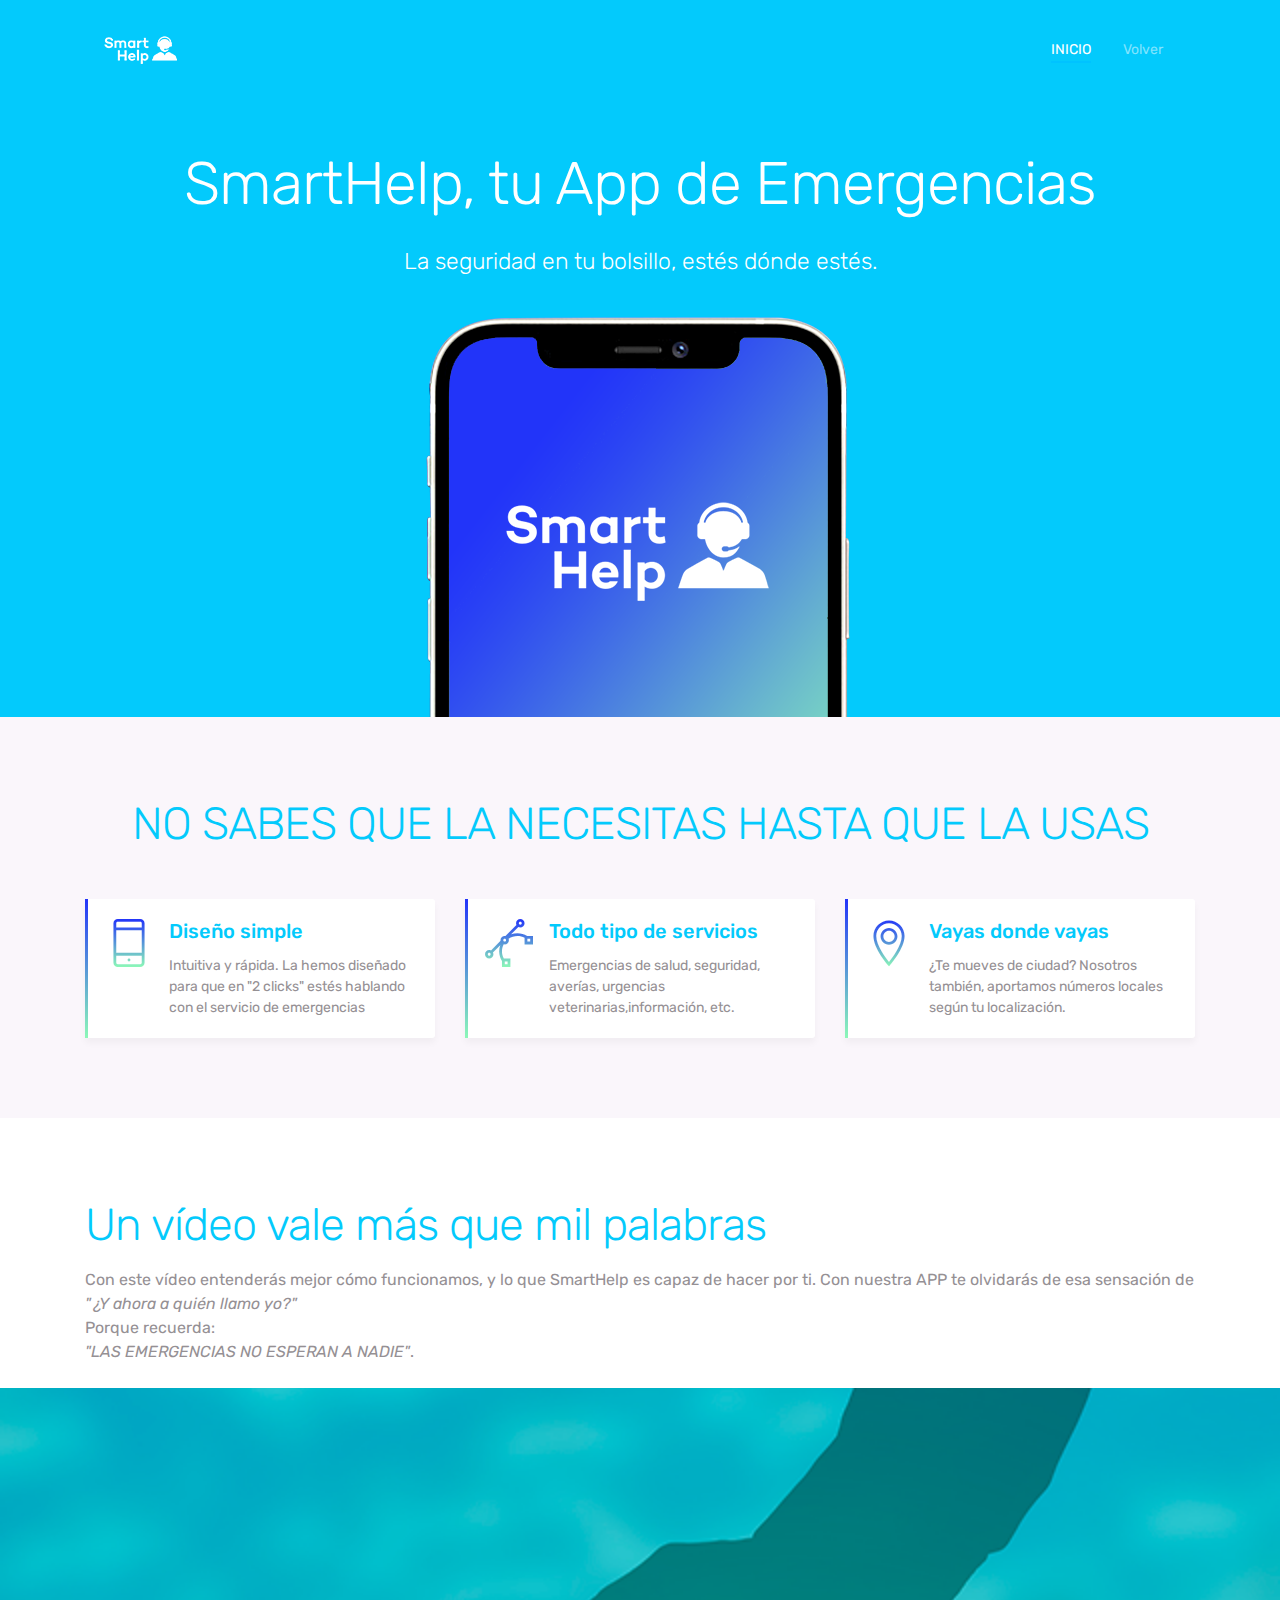
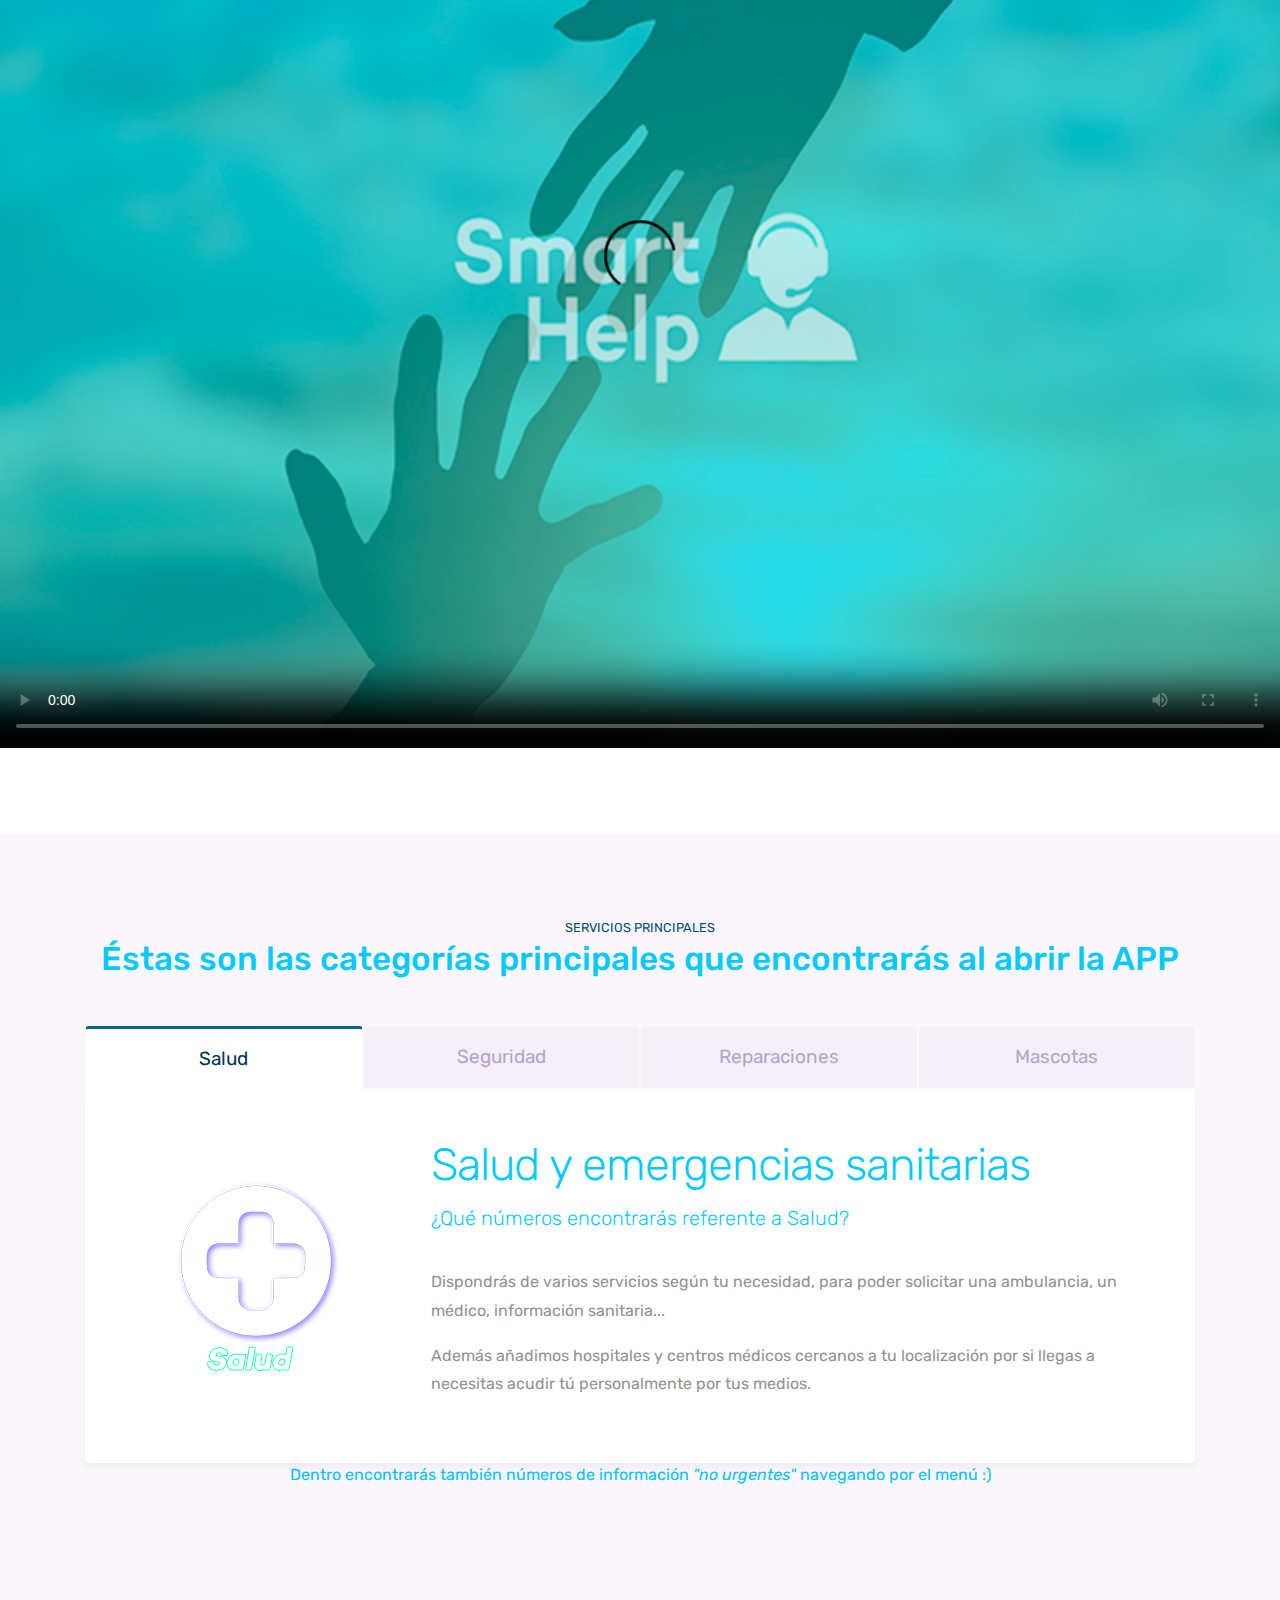
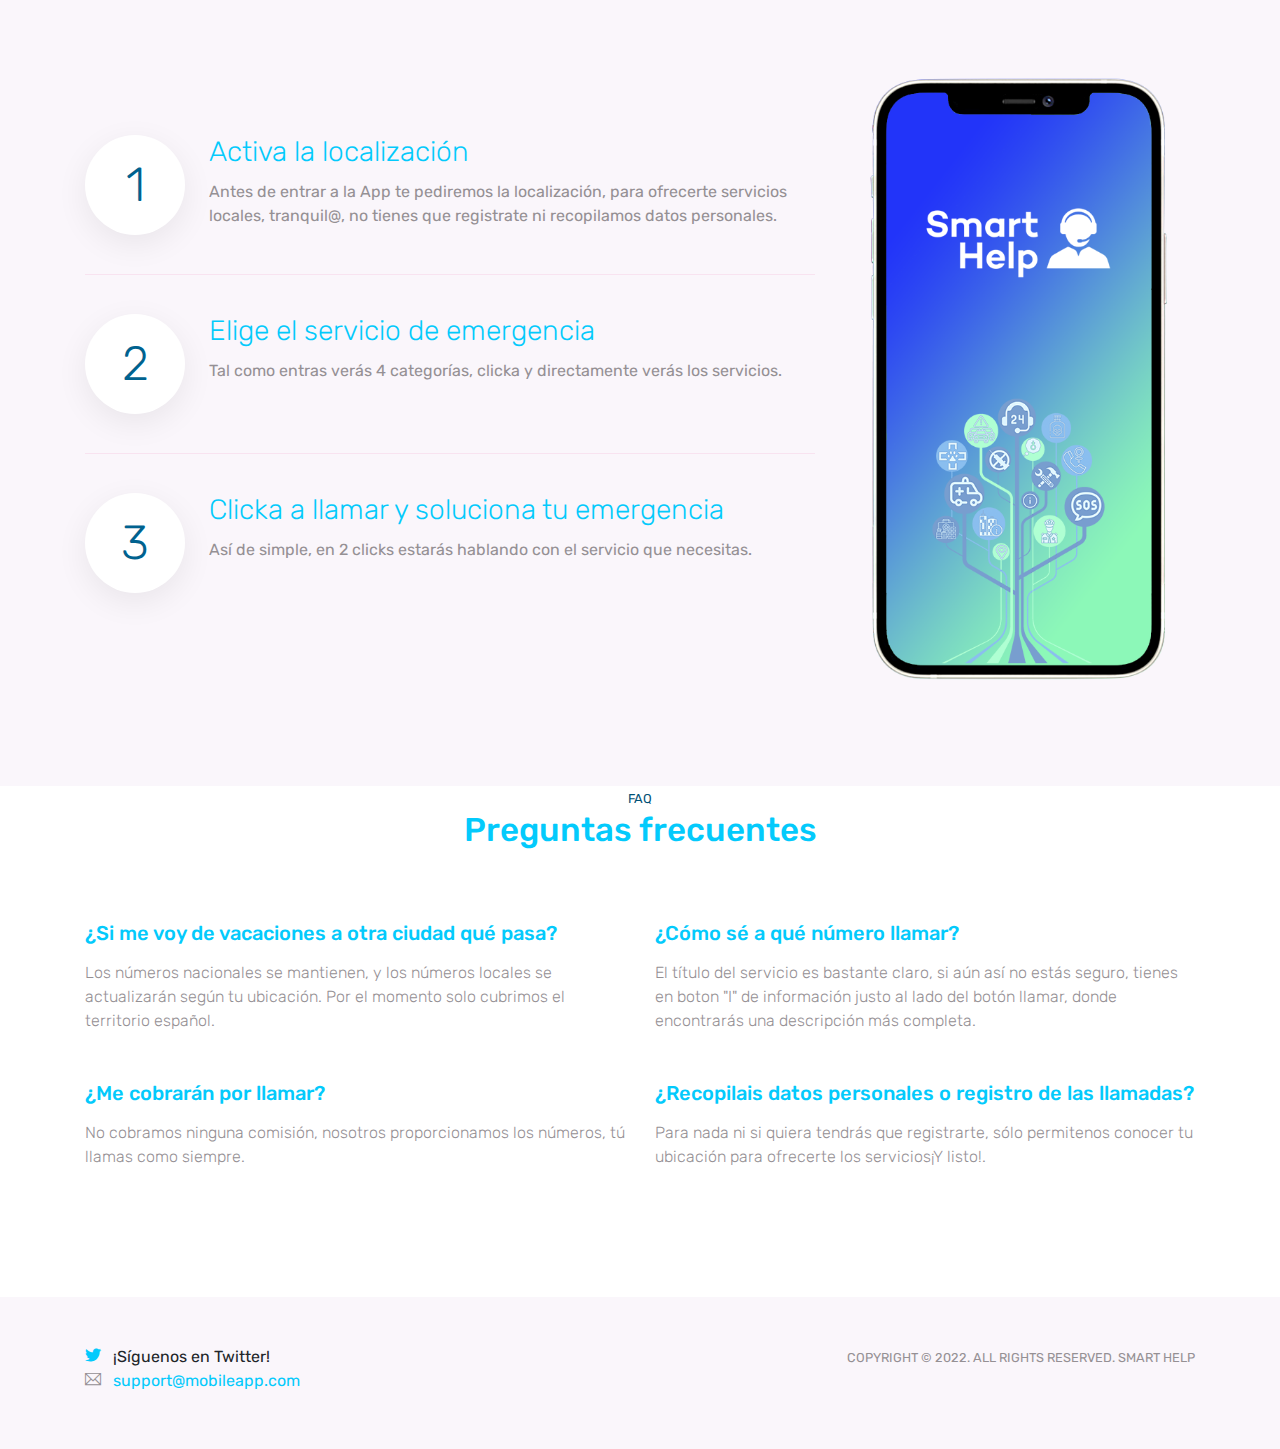
==== commit fb62a2b9: "front acabado" ====
--- a/Contacto/index.html
+++ b/Contacto/index.html
@@ -139,15 +139,16 @@
                             yo?"</i> <br> Porque recuerda:<br> <i>"LAS EMERGENCIAS NO ESPERAN A
                             NADIE"</i>.</p>
                 </div>
-                <div class="col"><video width=640 height=480 controls poster="previo.png">
-                        <source src="VideoPresentacion.mp4" type="video/mp4">
-                    </video></div>
-            </div>
-
-
-        </div>
-
-
+                
+                    
+            </div>
+            
+
+        </div>
+        <div ><video width=100% height=65% controls poster="previo.png">
+            <source src="VideoPresentacion.mp4" type="video/mp4">
+        </video></div>
+      
     </div>
 
     </div>
@@ -334,11 +335,11 @@
         <div class="container">
             <div class="row">
                 <div class="col-lg-6 text-center text-lg-left">
-                   <div><a href="#"><span class="ti-twitter-alt" style="color:#2234f9"></span></a> &nbsp ¡Síguenos en Twitter!</div> 
+                   <div><a href="#"><span class="ti-twitter-alt" style="color: #03cafc;"></span></a> &nbsp ¡Síguenos en Twitter!</div> 
                     <div class=" d-block d-sm-inline-block">
                         <p class="mb-2">
                             <span class="ti-email mr-2"></span> <a class="mr-4" href="mailto:support@mobileapp.com"
-                                style="color:#2234f9">support@mobileapp.com</a>
+                                style="color: #03cafc;">support@mobileapp.com</a>
                         </p>
                     </div>
 
--- a/Contacto/css/style.css
+++ b/Contacto/css/style.css
@@ -19,17 +19,22 @@
     letter-spacing: -1px;
     margin-bottom: 1.5rem;
 }
-
+.col{
+
+}
+.container video{
+
+}
 h2 {
     font-size: 45px;
     font-weight: 300;
-    color: #2234f9;
+    color: #03cafc;
     letter-spacing: -1px;
     margin-bottom: 1rem;
 }
 
 h3 {
-    color: #2234f9;
+    color: #03cafc;
     font-size: 33px;
     font-weight: 500;
 }
@@ -37,13 +42,13 @@
 h4 {
     font-size: 20px;
     font-weight: 500;
-    color: #2234f9;
+    color: #03cafc;
 }
 
 h5 {
     font-size: 28px;
     font-weight: 300;
-    color: #2234f9;
+    color: #03cafc;
     margin-bottom: 0.7rem;
 }
 
@@ -52,7 +57,7 @@
 }
 
 p.lead {
-    color: #8cf8b8;
+    color: #03cafc;
     margin-bottom: 2rem;
 }
 
@@ -71,17 +76,19 @@
     padding: 0.375rem 1.35rem;
     transition: all 0.3s ease;
 }
-
+.col-md-12{
+    background-color: #03cafc;
+}
 .btn-outline-light:hover {
-    color: #2234f9;
+    color: #03cafc;
 }
 
 .btn-primary {
     border-radius: 3px;
-    background-image: -moz-linear-gradient( 122deg, #2234f9 0%, #8cf8b8 100%);
-    background-image: -webkit-linear-gradient( 122deg, #2234f9 0%, #8cf8b8 100%);
-    background-image: -ms-linear-gradient( 122deg, #2234f9 0%, #8cf8b8 100%);
-    background-image: linear-gradient( 122deg, #2234f9 0%, #8cf8b8 100%);
+    background-color: #03cafc;
+    background-color: #03cafc;
+    background-color: #03cafc;
+    background-color: #03cafc;
     box-shadow: 0px 9px 32px 0px rgba(0, 0, 0, 0.2);
     font-weight: 500;
     padding: 0.6rem 2rem;
@@ -94,7 +101,7 @@
 .btn-primary:not([disabled]):not(.disabled).active,
 .btn-primary:not([disabled]):not(.disabled):active,
 .show>.btn-primary.dropdown-toggle {
-    background-image: linear-gradient( 122deg, #8cf8b8 0%, #2234f9 100%);
+    background-color: #03cafc;
     box-shadow: 0px 9px 32px 0px rgba(0, 0, 0, 0.3);
     color: #FFF;
 }
@@ -150,14 +157,14 @@
 .nav-menu {
     padding: 1rem 0;
     transition: all 0.3s ease;
-}
+    background-color: #03cafc;
+}
+
 
 .nav-menu.is-scrolling,
 .nav-menu.menu-is-open {
     background-color: rgb(74, 13, 143);
-    background: -moz-linear-gradient(135deg, #2234f9 0%, #8cf8b8 100%);
-    background: -webkit-linear-gradient(135deg, #2234f9 0%, #8cf8b8 100%);
-    background: linear-gradient(135deg, #2234f9 0%, #8cf8b8 100%);
+    background-color: #03cafc;
     -webkit-box-shadow: 0px 5px 23px 0px rgba(0, 0, 0, 0.1);
     -moz-box-shadow: 0px 5px 23px 0px rgba(0, 0, 0, 0.1);
     box-shadow: 0px 5px 23px 0px rgba(0, 0, 0, 0.1);
@@ -208,10 +215,7 @@
 }
 
 .bg-gradient {
-    background-image: -moz-linear-gradient( 135deg, #2234f9 0%, #8cf8b8 100%);
-    background-image: -webkit-linear-gradient( 135deg, #2234f9 0%, #8cf8b8 100%);
-    background-image: -ms-linear-gradient( 135deg, #2234f9 0%, #8cf8b8 100%);
-    background-image: linear-gradient( 135deg, #2234f9 0%, #8cf8b8 100%);
+    background-color: #03cafc;
 }
 
 .tagline {
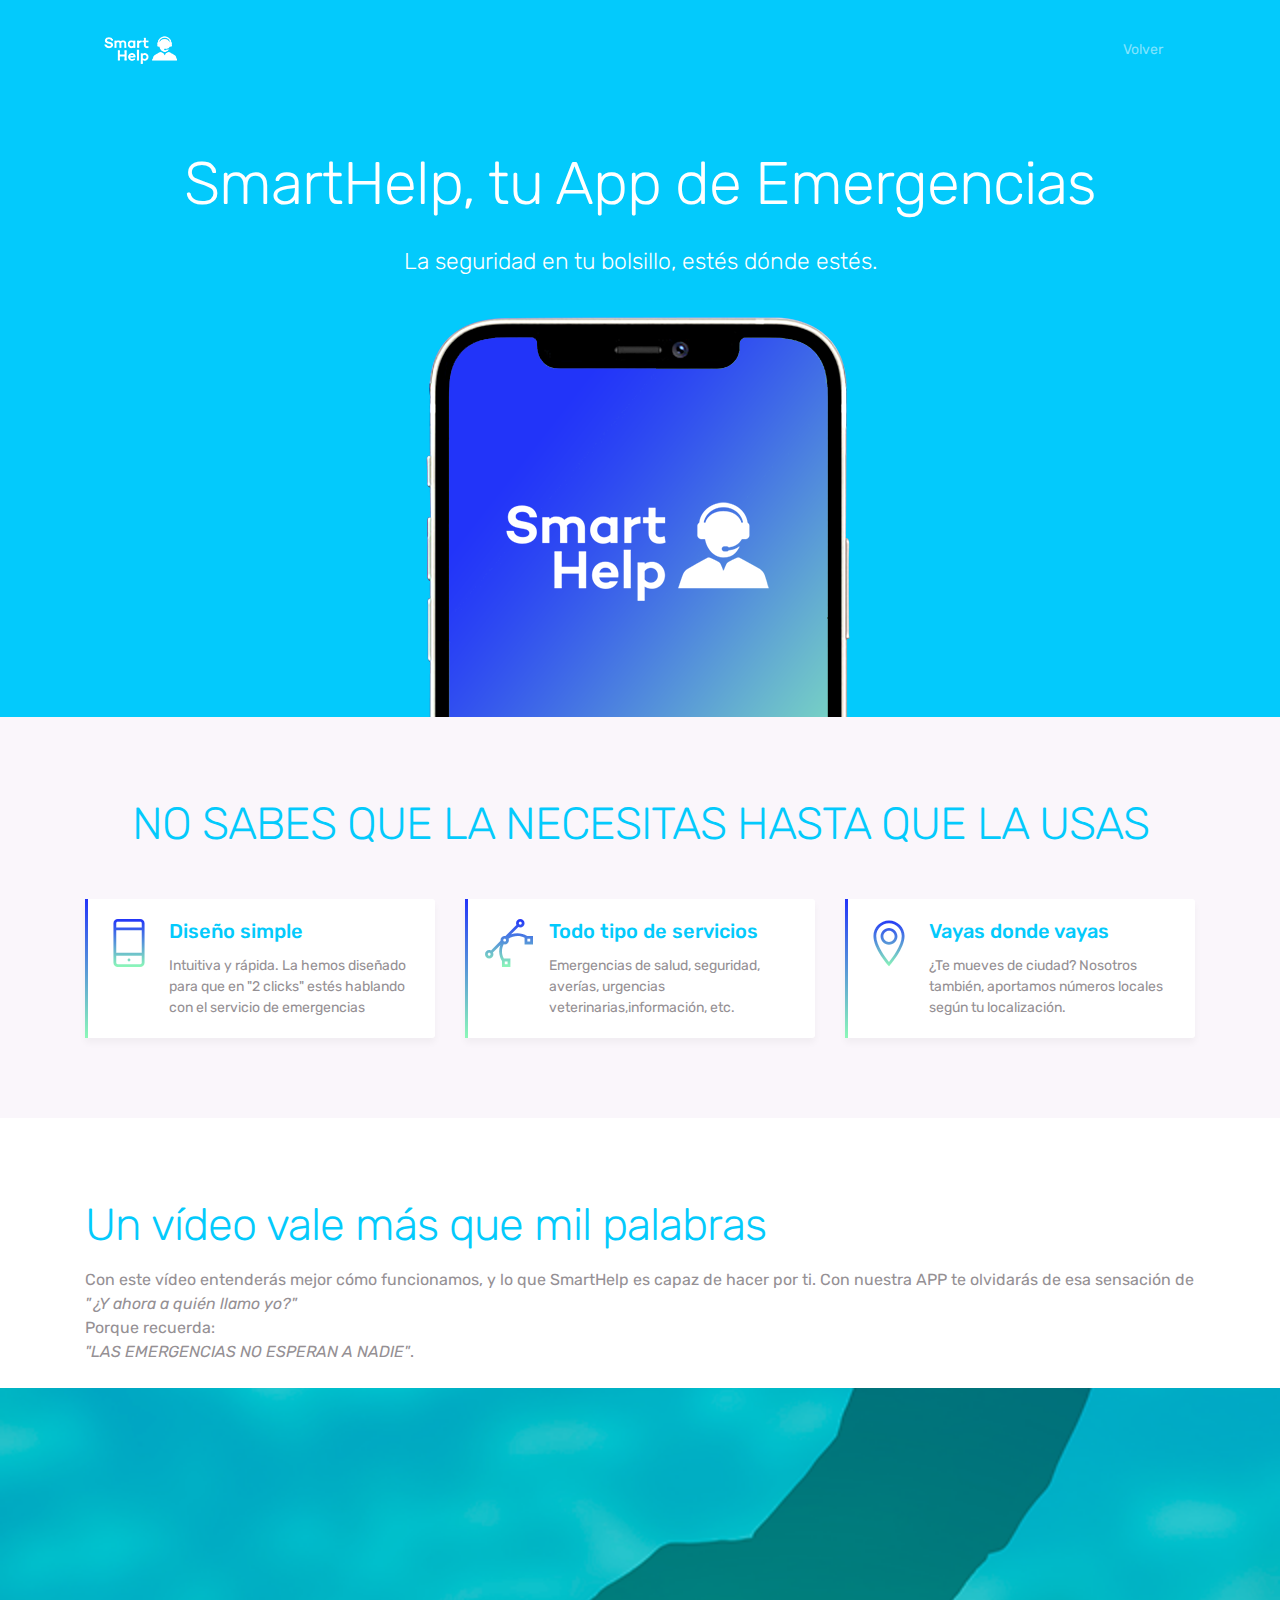
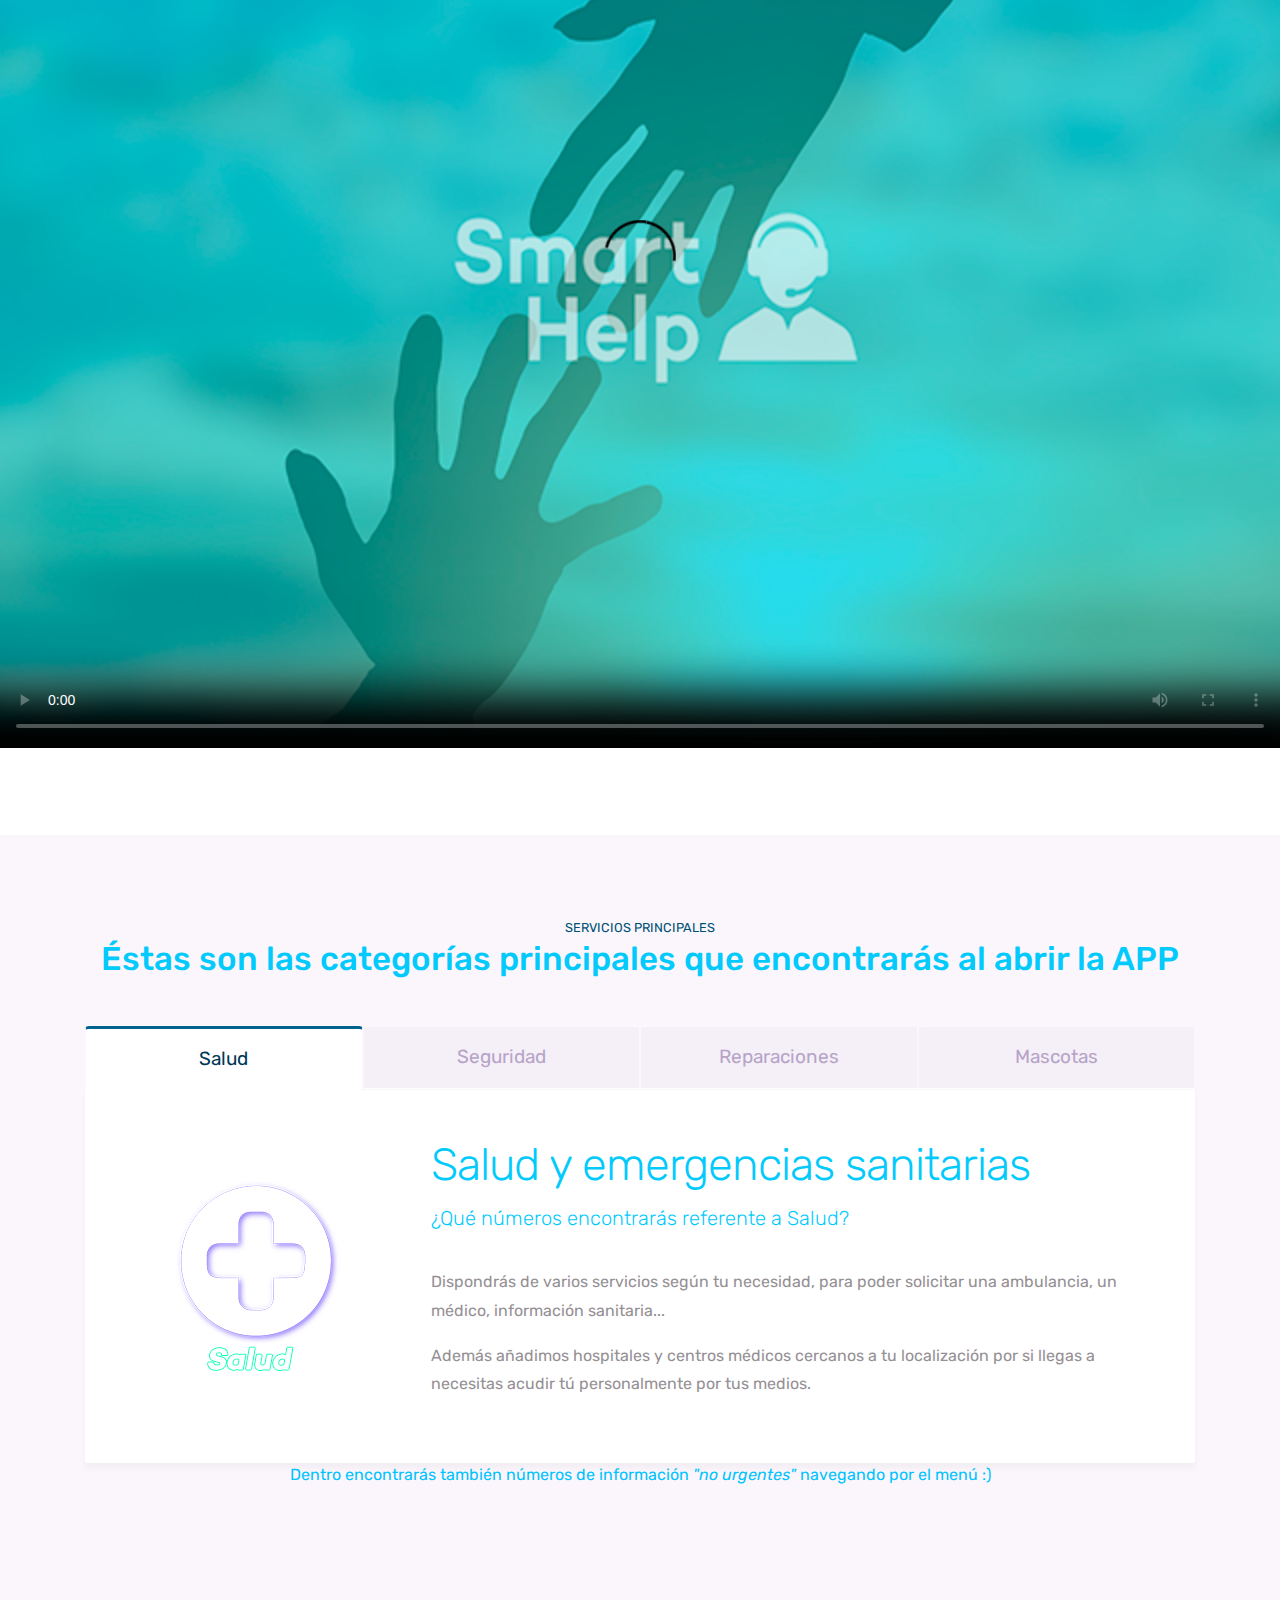
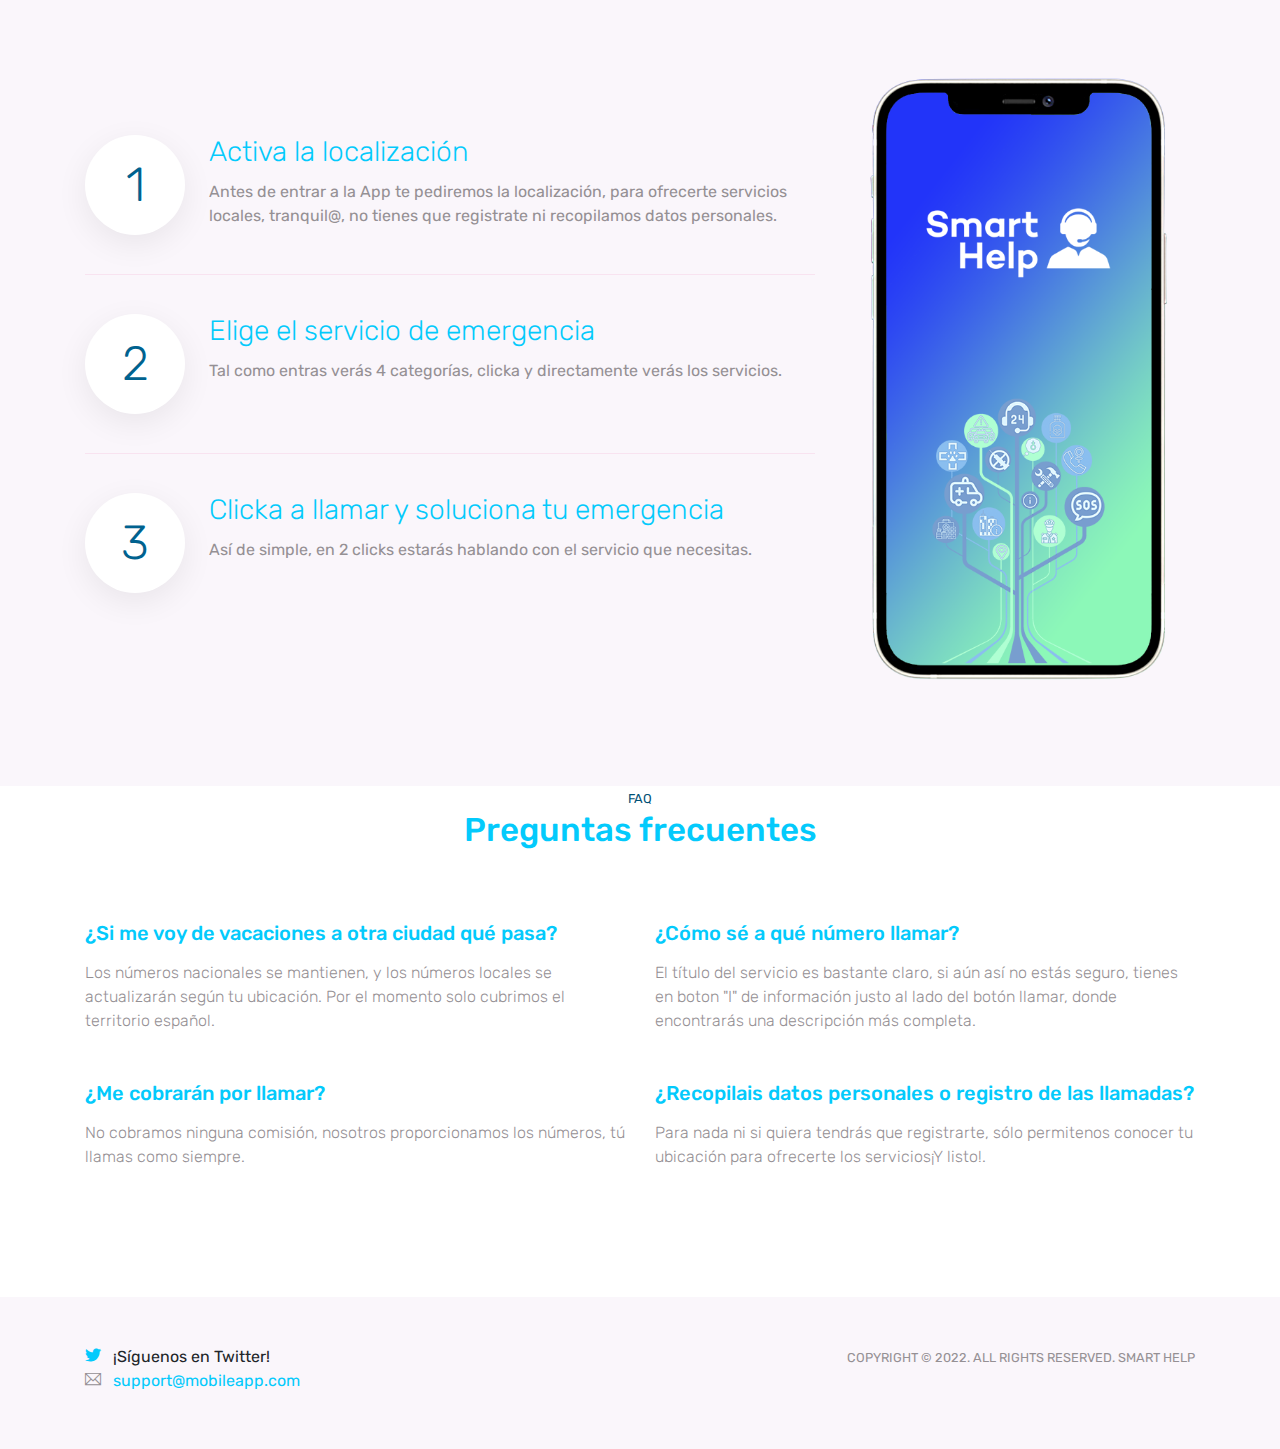
==== commit c7a9f33d: "detele boton" ====
--- a/Contacto/index.html
+++ b/Contacto/index.html
@@ -46,8 +46,8 @@
                             aria-label="Toggle navigation"> <span class="navbar-toggler-icon"></span> </button>
                         <div class="collapse navbar-collapse" id="navbar">
                             <ul class="navbar-nav ml-auto">
-                                <li class="nav-item"> <a class="nav-link active" href="#home">INICIO <span
-                                            class="sr-only">(current)</span></a> </li>
+                                <li class="nav-item"> <a class="nav-link active" href="#home"><span
+                                            class="sr-only"></span></a> </li>
                                 <li class="nav-item"> <a class="nav-link" href="../PagPrincipal/indexPol.html">Volver</a> </li>
                             </ul>
                         </div>
